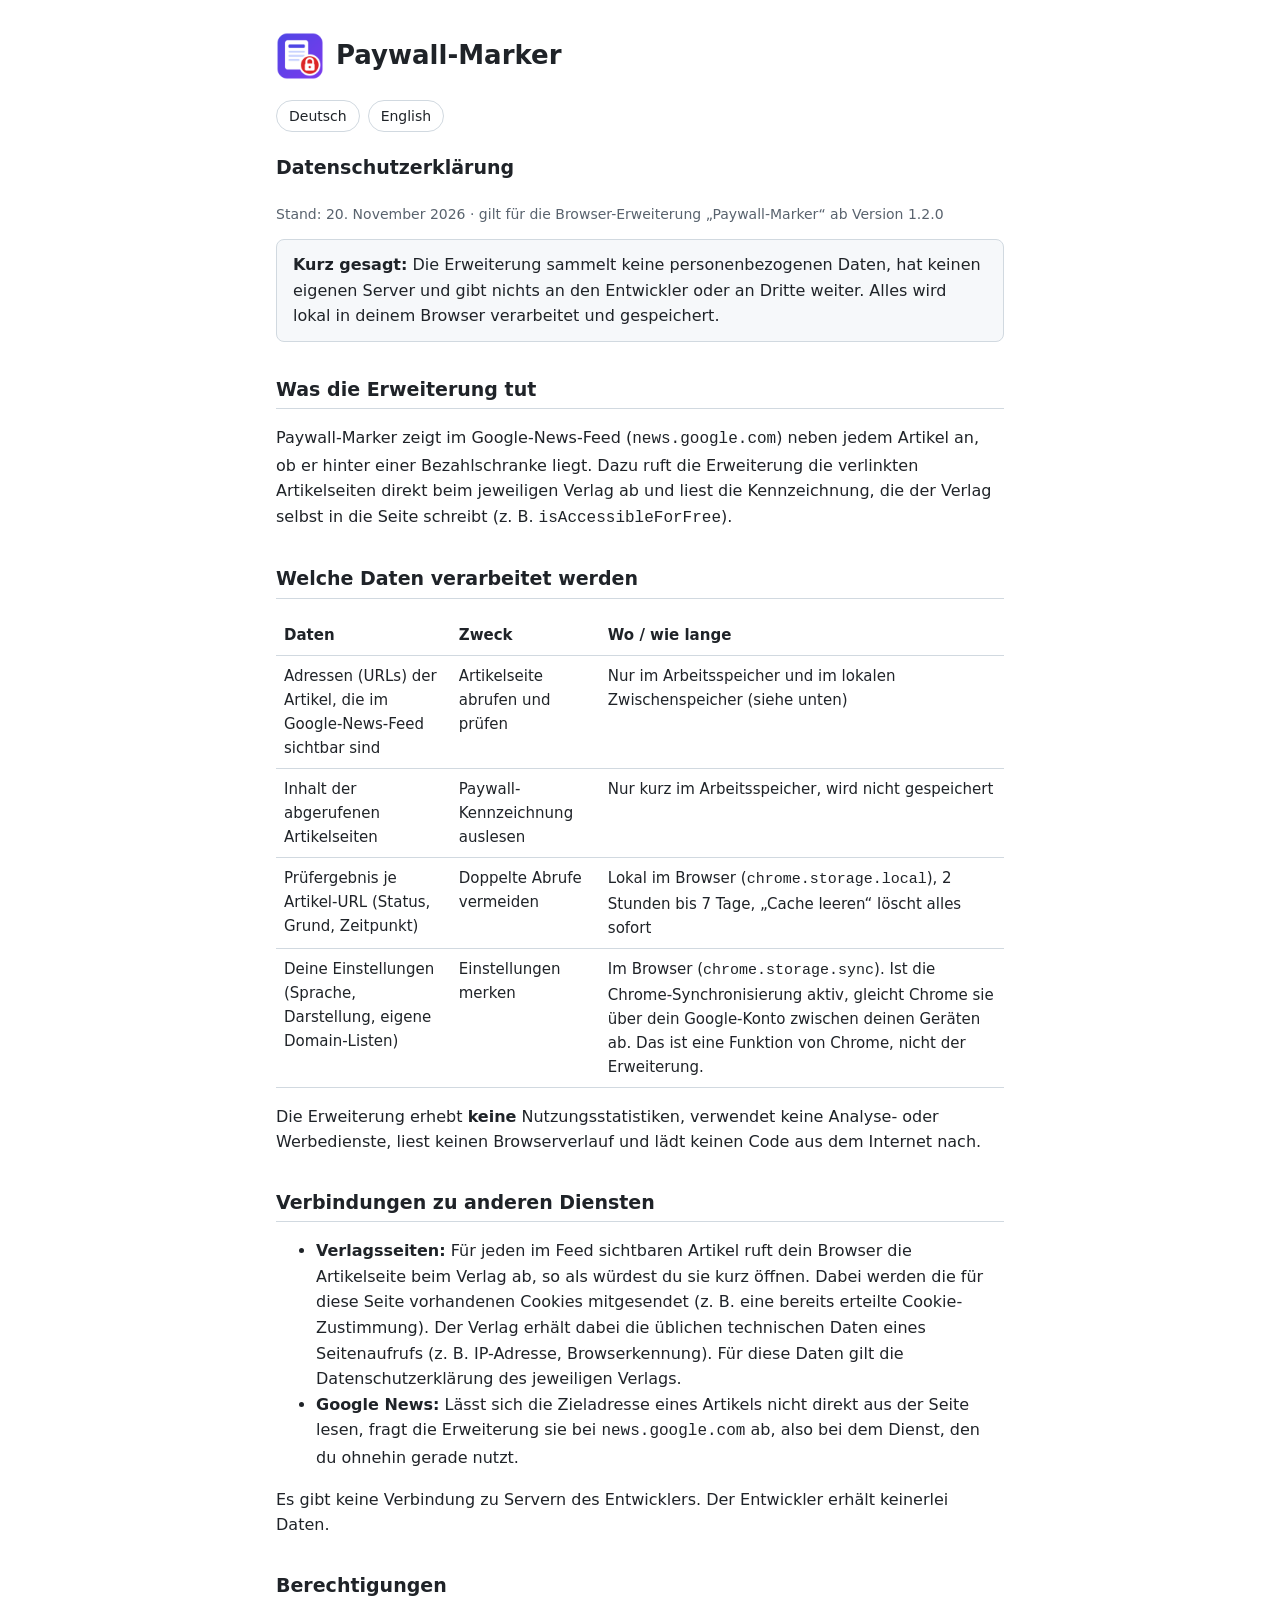
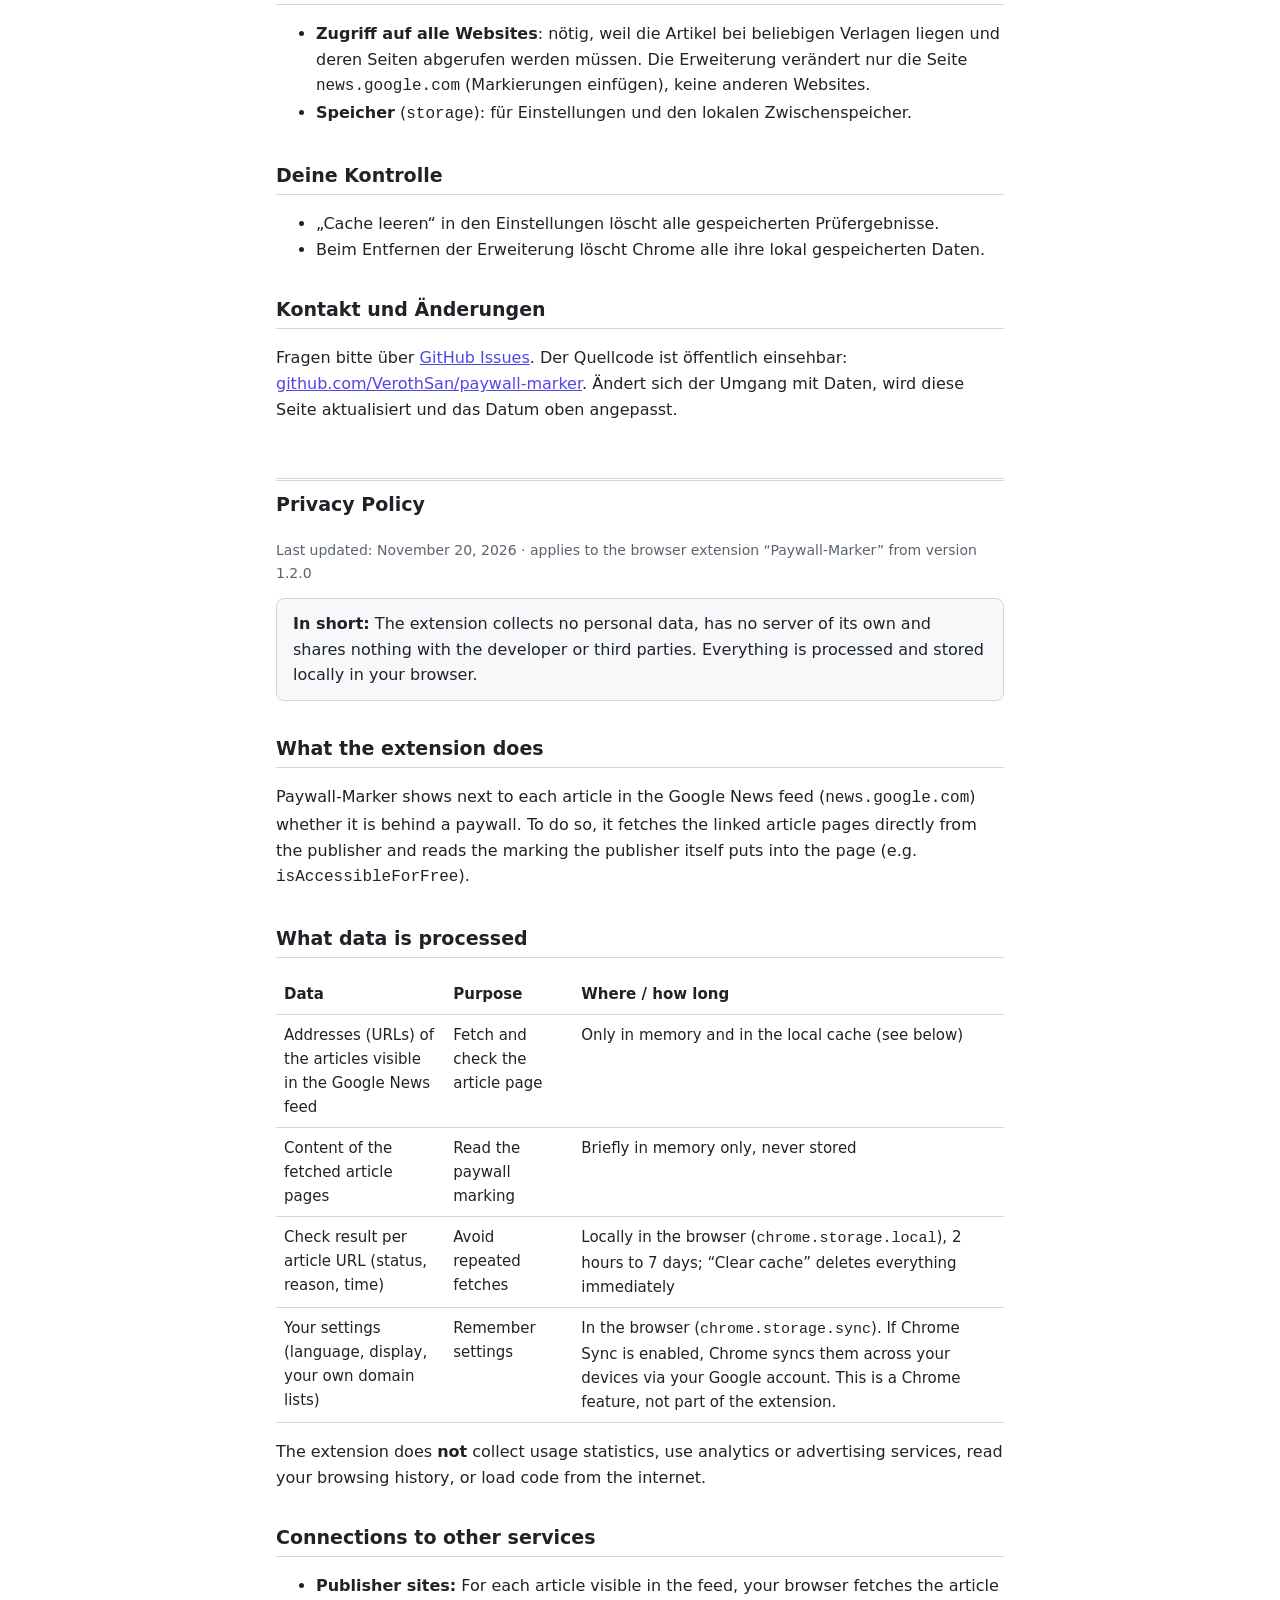
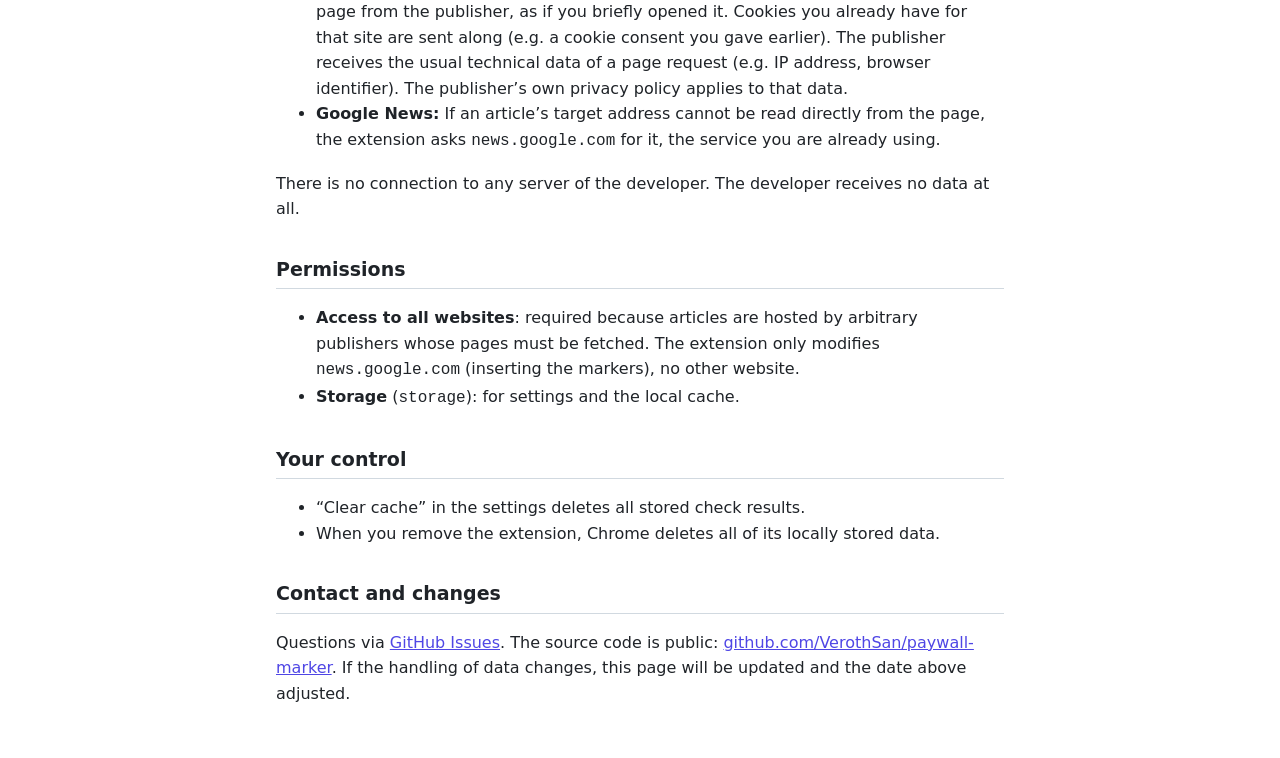
==== docs/privacy.html @ 7bbe454e "Icons, kürzerer Name, Projektseite und Datenschutzerklärung (GitHub Pages) - Icons 16/32/48/128 px, " ====
<!doctype html>
<html lang="de">
<head>
  <meta charset="utf-8">
  <meta name="viewport" content="width=device-width, initial-scale=1">
  <title>Paywall-Marker – Datenschutz / Privacy</title>
  <link rel="icon" href="icon-32.png">
  <style>
    :root { color-scheme: light dark; --fg:#1f2328; --muted:#59636e; --bg:#fff; --line:#d1d9e0; --accent:#4f46e5; --card:#f6f8fa; }
    @media (prefers-color-scheme: dark) { :root { --fg:#e6edf3; --muted:#9198a1; --bg:#0d1117; --line:#30363d; --accent:#a5b4fc; --card:#161b22; } }
    * { box-sizing: border-box; }
    body { margin: 0; font: 16px/1.6 system-ui, sans-serif; color: var(--fg); background: var(--bg); }
    main { max-width: 760px; margin: 0 auto; padding: 32px 16px 64px; }
    header { display: flex; align-items: center; gap: 12px; }
    header img { width: 48px; height: 48px; }
    h1 { font-size: 26px; margin: 0; }
    h2 { font-size: 19px; margin-top: 32px; border-bottom: 1px solid var(--line); padding-bottom: 4px; }
    .meta { color: var(--muted); font-size: 14px; }
    nav.lang { margin: 20px 0; display: flex; gap: 8px; }
    nav.lang a { padding: 4px 12px; border: 1px solid var(--line); border-radius: 999px; color: var(--fg); text-decoration: none; font-size: 14px; }
    nav.lang a:hover { border-color: var(--accent); }
    .tldr { background: var(--card); border: 1px solid var(--line); border-radius: 8px; padding: 12px 16px; }
    table { border-collapse: collapse; width: 100%; font-size: 15px; display: block; overflow-x: auto; }
    th, td { text-align: left; vertical-align: top; padding: 8px; border-bottom: 1px solid var(--line); }
    th { white-space: nowrap; }
    a { color: var(--accent); }
    section + section { margin-top: 56px; padding-top: 8px; border-top: 3px double var(--line); }
  </style>
</head>
<body>
<main>
  <header>
    <img src="icon-128.png" alt="">
    <h1>Paywall-Marker</h1>
  </header>
  <nav class="lang"><a href="#de" hreflang="de">Deutsch</a><a href="#en" hreflang="en">English</a></nav>

  <!-- ===================== DEUTSCH ===================== -->
  <section id="de" lang="de">
    <h2 style="border:0;margin-top:0">Datenschutzerklärung</h2>
    <p class="meta">Stand: 20. November 2026 · gilt für die Browser-Erweiterung „Paywall-Marker“ ab Version 1.2.0</p>

    <div class="tldr"><strong>Kurz gesagt:</strong> Die Erweiterung sammelt keine personenbezogenen Daten, hat keinen eigenen Server und gibt nichts an den Entwickler oder an Dritte weiter. Alles wird lokal in deinem Browser verarbeitet und gespeichert.</div>

    <h2>Was die Erweiterung tut</h2>
    <p>Paywall-Marker zeigt im Google-News-Feed (<code>news.google.com</code>) neben jedem Artikel an, ob er hinter einer Bezahlschranke liegt. Dazu ruft die Erweiterung die verlinkten Artikelseiten direkt beim jeweiligen Verlag ab und liest die Kennzeichnung, die der Verlag selbst in die Seite schreibt (z. B. <code>isAccessibleForFree</code>).</p>

    <h2>Welche Daten verarbeitet werden</h2>
    <table>
      <tr><th>Daten</th><th>Zweck</th><th>Wo / wie lange</th></tr>
      <tr><td>Adressen (URLs) der Artikel, die im Google-News-Feed sichtbar sind</td><td>Artikelseite abrufen und prüfen</td><td>Nur im Arbeitsspeicher und im lokalen Zwischenspeicher (siehe unten)</td></tr>
      <tr><td>Inhalt der abgerufenen Artikelseiten</td><td>Paywall-Kennzeichnung auslesen</td><td>Nur kurz im Arbeitsspeicher, wird nicht gespeichert</td></tr>
      <tr><td>Prüfergebnis je Artikel-URL (Status, Grund, Zeitpunkt)</td><td>Doppelte Abrufe vermeiden</td><td>Lokal im Browser (<code>chrome.storage.local</code>), 2 Stunden bis 7 Tage, „Cache leeren“ löscht alles sofort</td></tr>
      <tr><td>Deine Einstellungen (Sprache, Darstellung, eigene Domain-Listen)</td><td>Einstellungen merken</td><td>Im Browser (<code>chrome.storage.sync</code>). Ist die Chrome-Synchronisierung aktiv, gleicht Chrome sie über dein Google-Konto zwischen deinen Geräten ab. Das ist eine Funktion von Chrome, nicht der Erweiterung.</td></tr>
    </table>
    <p>Die Erweiterung erhebt <strong>keine</strong> Nutzungsstatistiken, verwendet keine Analyse- oder Werbedienste, liest keinen Browserverlauf und lädt keinen Code aus dem Internet nach.</p>

    <h2>Verbindungen zu anderen Diensten</h2>
    <ul>
      <li><strong>Verlagsseiten:</strong> Für jeden im Feed sichtbaren Artikel ruft dein Browser die Artikelseite beim Verlag ab, so als würdest du sie kurz öffnen. Dabei werden die für diese Seite vorhandenen Cookies mitgesendet (z. B. eine bereits erteilte Cookie-Zustimmung). Der Verlag erhält dabei die üblichen technischen Daten eines Seitenaufrufs (z. B. IP-Adresse, Browserkennung). Für diese Daten gilt die Datenschutzerklärung des jeweiligen Verlags.</li>
      <li><strong>Google News:</strong> Lässt sich die Zieladresse eines Artikels nicht direkt aus der Seite lesen, fragt die Erweiterung sie bei <code>news.google.com</code> ab, also bei dem Dienst, den du ohnehin gerade nutzt.</li>
    </ul>
    <p>Es gibt keine Verbindung zu Servern des Entwicklers. Der Entwickler erhält keinerlei Daten.</p>

    <h2>Berechtigungen</h2>
    <ul>
      <li><strong>Zugriff auf alle Websites</strong>: nötig, weil die Artikel bei beliebigen Verlagen liegen und deren Seiten abgerufen werden müssen. Die Erweiterung verändert nur die Seite <code>news.google.com</code> (Markierungen einfügen), keine anderen Websites.</li>
      <li><strong>Speicher</strong> (<code>storage</code>): für Einstellungen und den lokalen Zwischenspeicher.</li>
    </ul>

    <h2>Deine Kontrolle</h2>
    <ul>
      <li>„Cache leeren“ in den Einstellungen löscht alle gespeicherten Prüfergebnisse.</li>
      <li>Beim Entfernen der Erweiterung löscht Chrome alle ihre lokal gespeicherten Daten.</li>
    </ul>

    <h2>Kontakt und Änderungen</h2>
    <p>Fragen bitte über <a href="https://github.com/VerothSan/paywall-marker/issues">GitHub Issues</a>. Der Quellcode ist öffentlich einsehbar: <a href="https://github.com/VerothSan/paywall-marker">github.com/VerothSan/paywall-marker</a>. Ändert sich der Umgang mit Daten, wird diese Seite aktualisiert und das Datum oben angepasst.</p>
  </section>

  <!-- ===================== ENGLISH ===================== -->
  <section id="en" lang="en">
    <h2 style="border:0;margin-top:0">Privacy Policy</h2>
    <p class="meta">Last updated: November 20, 2026 · applies to the browser extension “Paywall-Marker” from version 1.2.0</p>

    <div class="tldr"><strong>In short:</strong> The extension collects no personal data, has no server of its own and shares nothing with the developer or third parties. Everything is processed and stored locally in your browser.</div>

    <h2>What the extension does</h2>
    <p>Paywall-Marker shows next to each article in the Google News feed (<code>news.google.com</code>) whether it is behind a paywall. To do so, it fetches the linked article pages directly from the publisher and reads the marking the publisher itself puts into the page (e.g. <code>isAccessibleForFree</code>).</p>

    <h2>What data is processed</h2>
    <table>
      <tr><th>Data</th><th>Purpose</th><th>Where / how long</th></tr>
      <tr><td>Addresses (URLs) of the articles visible in the Google News feed</td><td>Fetch and check the article page</td><td>Only in memory and in the local cache (see below)</td></tr>
      <tr><td>Content of the fetched article pages</td><td>Read the paywall marking</td><td>Briefly in memory only, never stored</td></tr>
      <tr><td>Check result per article URL (status, reason, time)</td><td>Avoid repeated fetches</td><td>Locally in the browser (<code>chrome.storage.local</code>), 2 hours to 7 days; “Clear cache” deletes everything immediately</td></tr>
      <tr><td>Your settings (language, display, your own domain lists)</td><td>Remember settings</td><td>In the browser (<code>chrome.storage.sync</code>). If Chrome Sync is enabled, Chrome syncs them across your devices via your Google account. This is a Chrome feature, not part of the extension.</td></tr>
    </table>
    <p>The extension does <strong>not</strong> collect usage statistics, use analytics or advertising services, read your browsing history, or load code from the internet.</p>

    <h2>Connections to other services</h2>
    <ul>
      <li><strong>Publisher sites:</strong> For each article visible in the feed, your browser fetches the article page from the publisher, as if you briefly opened it. Cookies you already have for that site are sent along (e.g. a cookie consent you gave earlier). The publisher receives the usual technical data of a page request (e.g. IP address, browser identifier). The publisher’s own privacy policy applies to that data.</li>
      <li><strong>Google News:</strong> If an article’s target address cannot be read directly from the page, the extension asks <code>news.google.com</code> for it, the service you are already using.</li>
    </ul>
    <p>There is no connection to any server of the developer. The developer receives no data at all.</p>

    <h2>Permissions</h2>
    <ul>
      <li><strong>Access to all websites</strong>: required because articles are hosted by arbitrary publishers whose pages must be fetched. The extension only modifies <code>news.google.com</code> (inserting the markers), no other website.</li>
      <li><strong>Storage</strong> (<code>storage</code>): for settings and the local cache.</li>
    </ul>

    <h2>Your control</h2>
    <ul>
      <li>“Clear cache” in the settings deletes all stored check results.</li>
      <li>When you remove the extension, Chrome deletes all of its locally stored data.</li>
    </ul>

    <h2>Contact and changes</h2>
    <p>Questions via <a href="https://github.com/VerothSan/paywall-marker/issues">GitHub Issues</a>. The source code is public: <a href="https://github.com/VerothSan/paywall-marker">github.com/VerothSan/paywall-marker</a>. If the handling of data changes, this page will be updated and the date above adjusted.</p>
  </section>
</main>
</body>
</html>
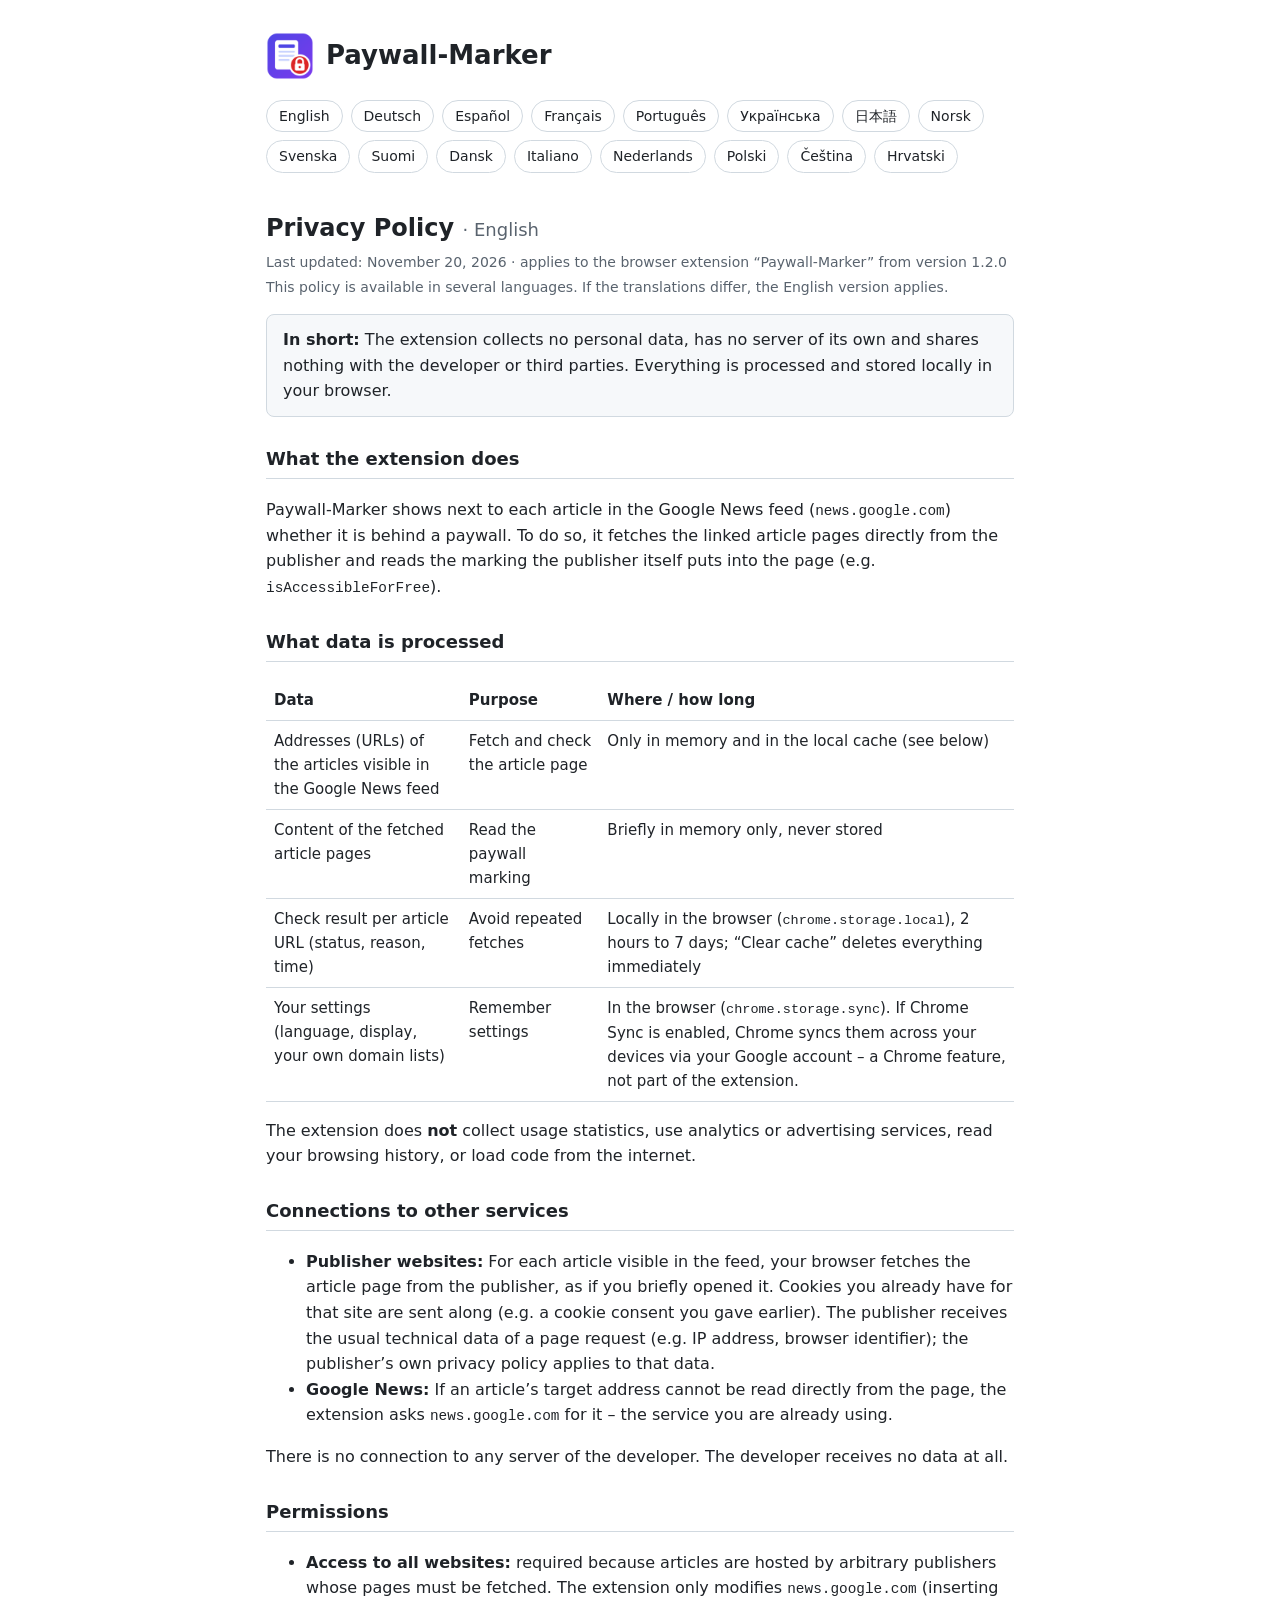
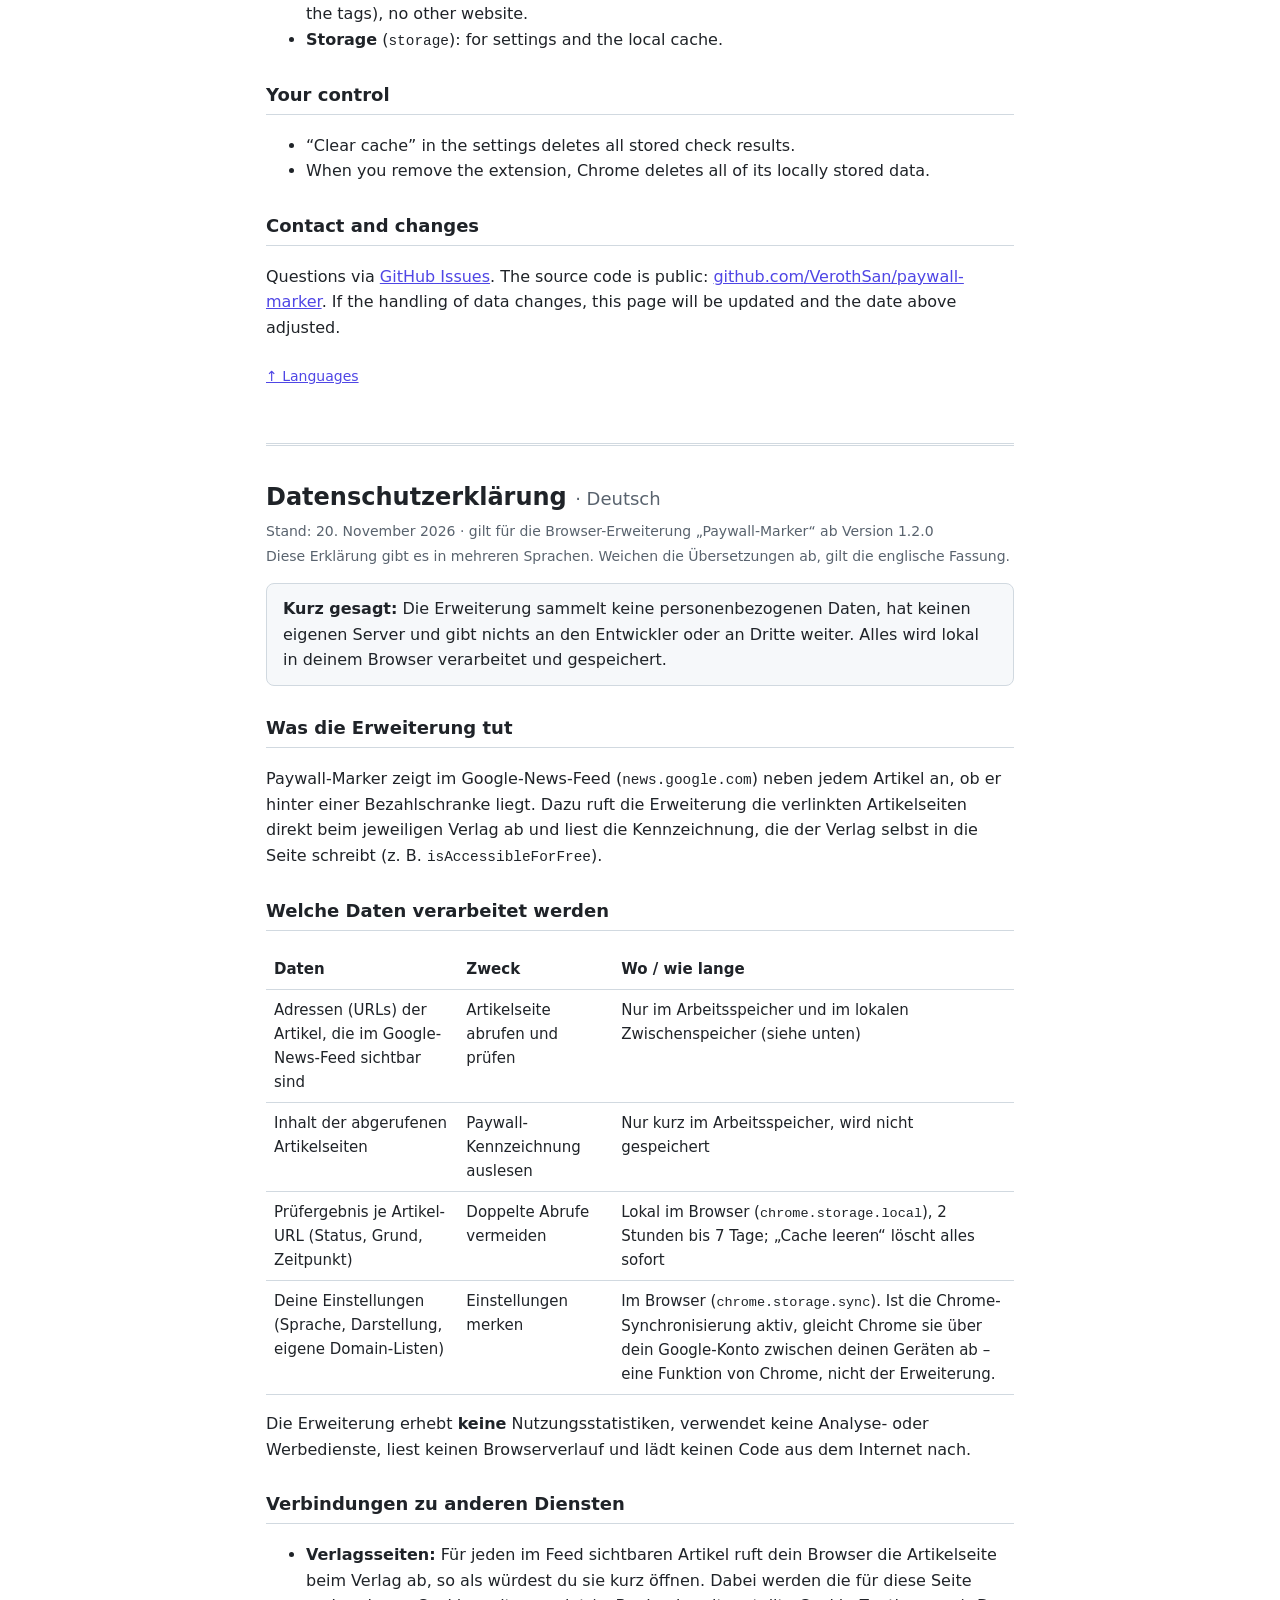
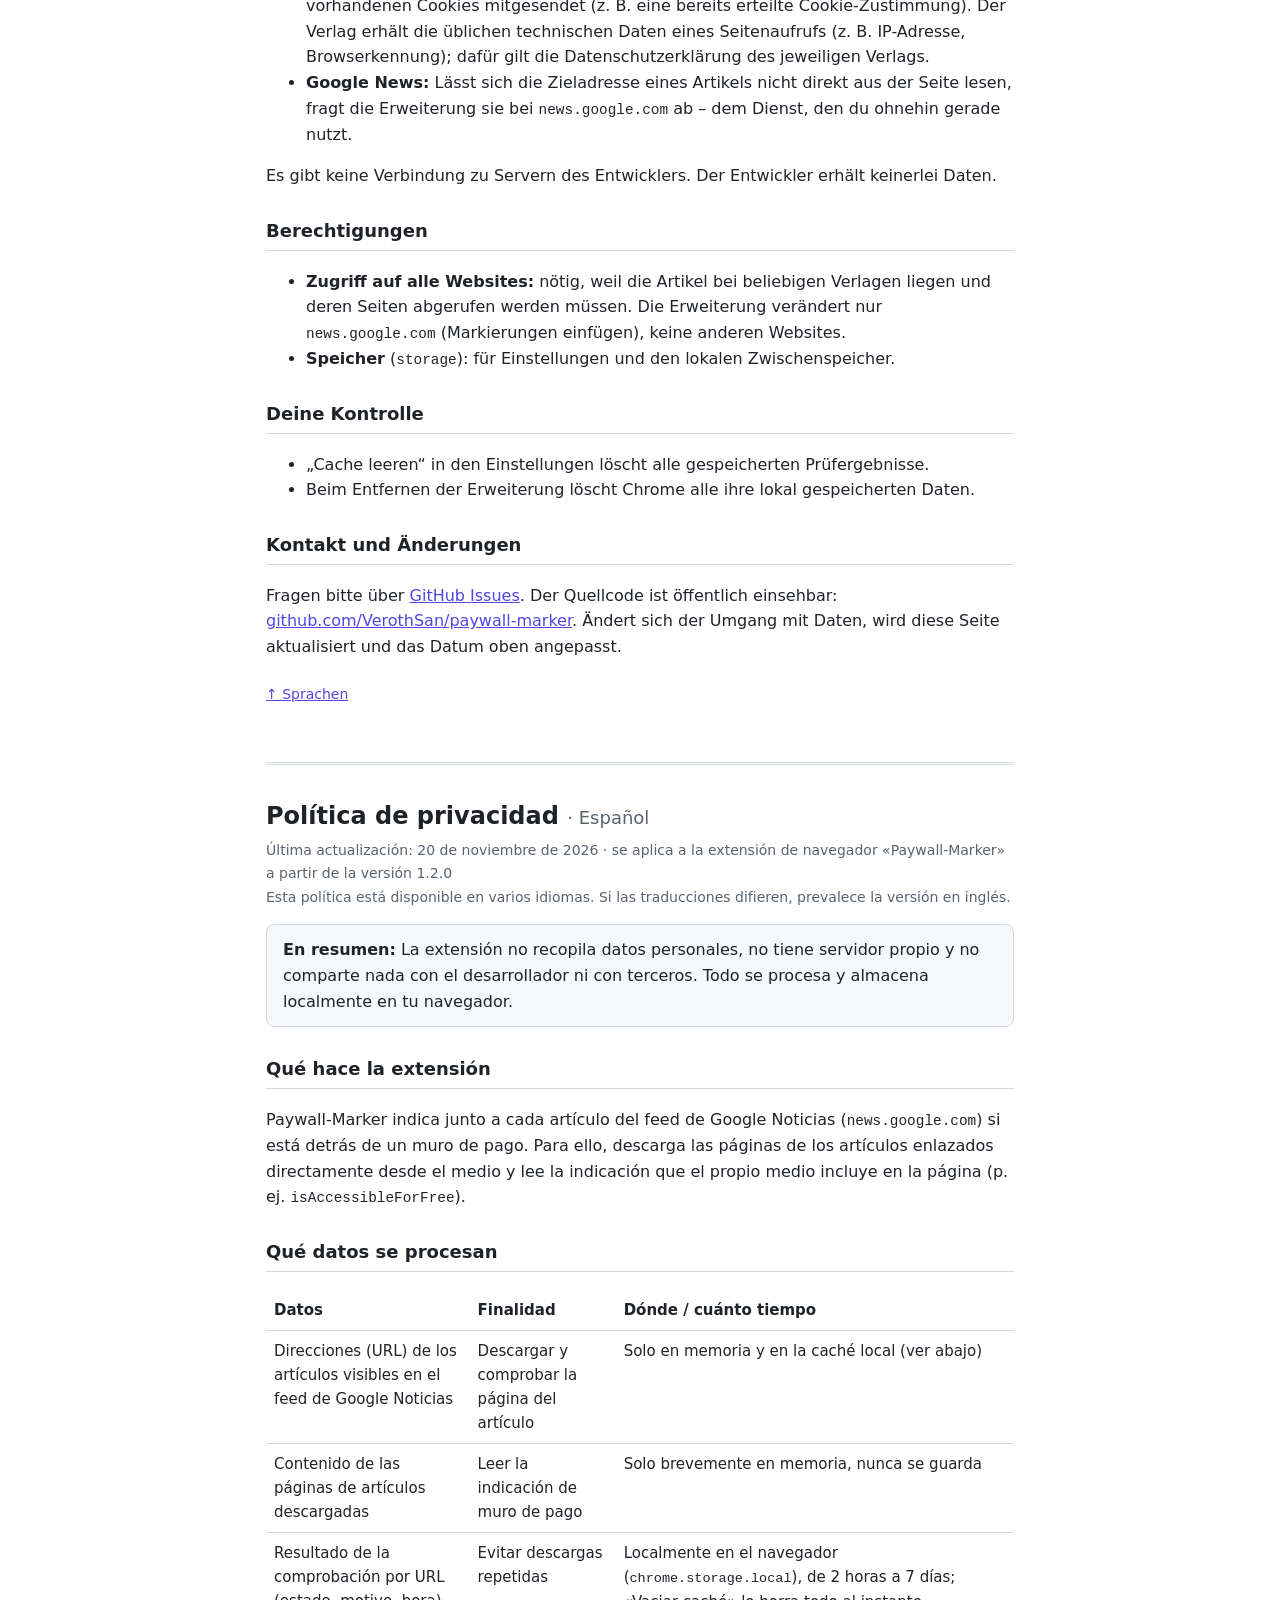
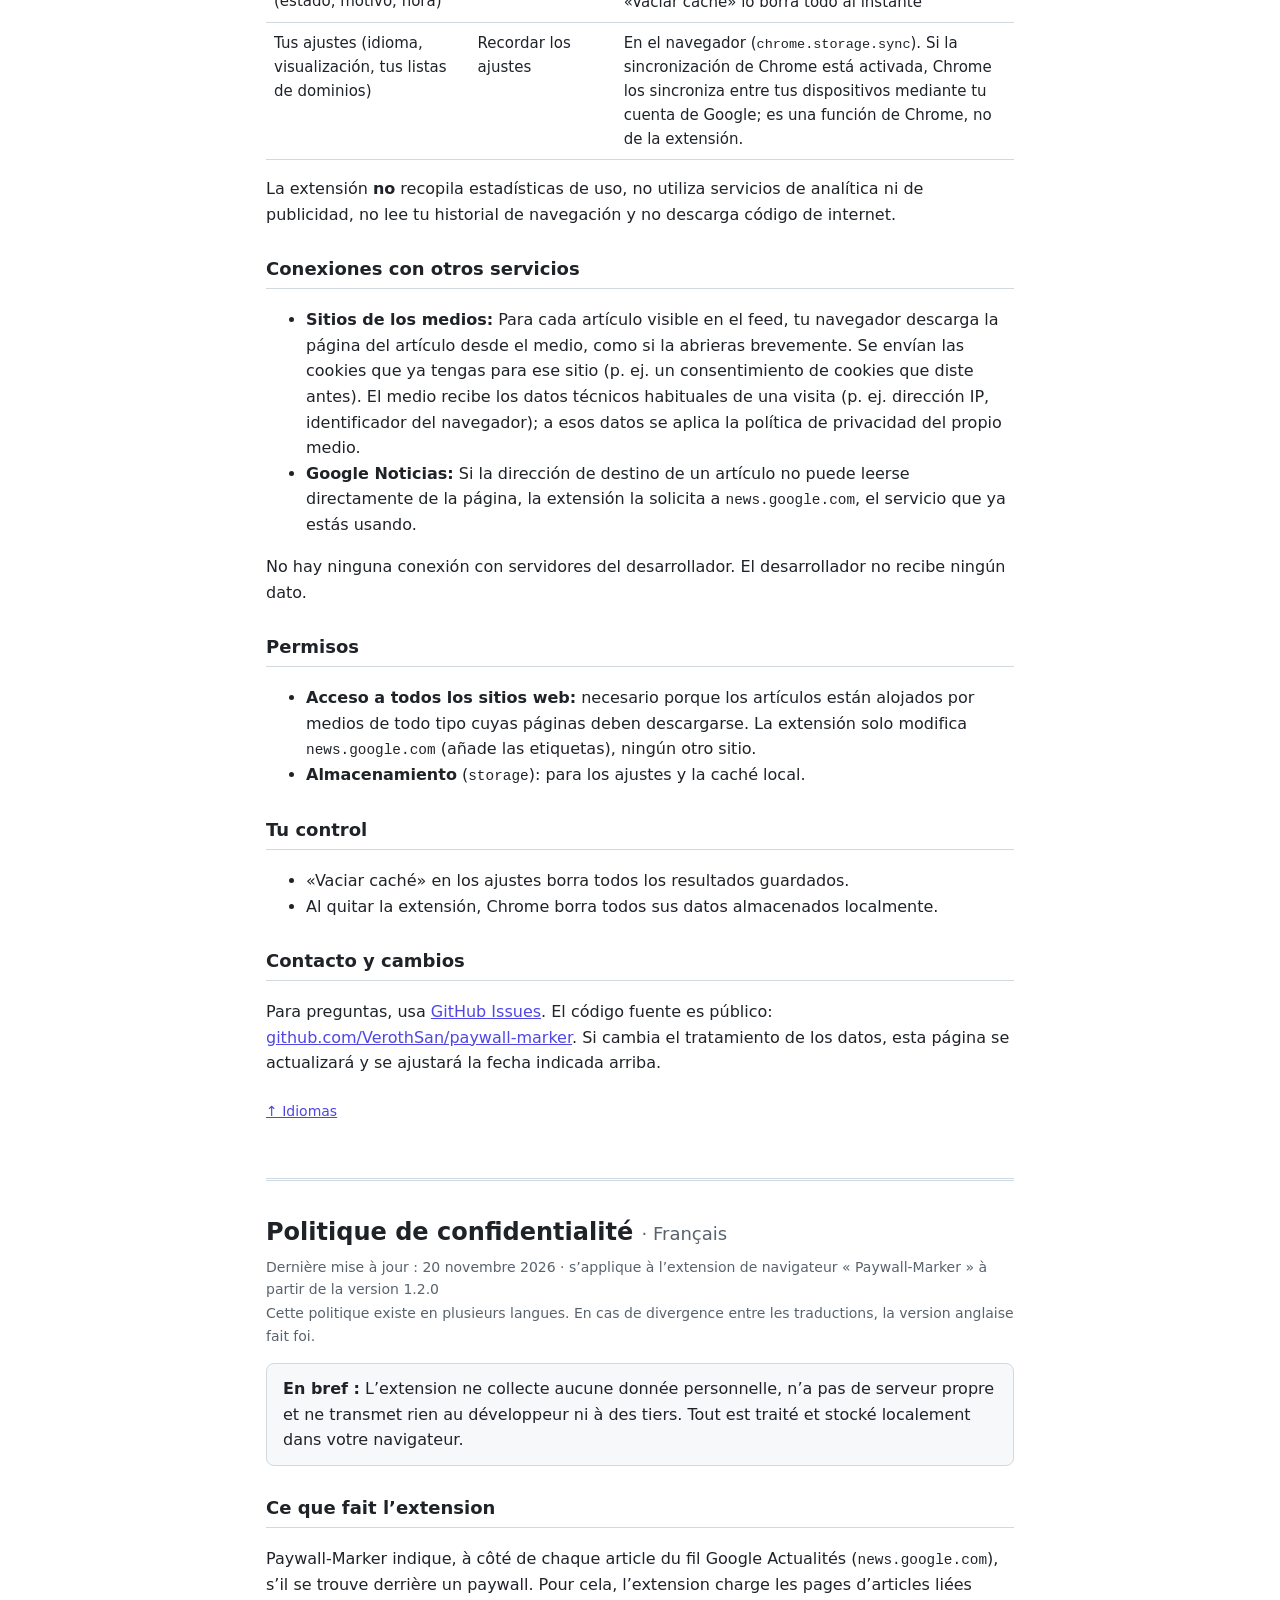
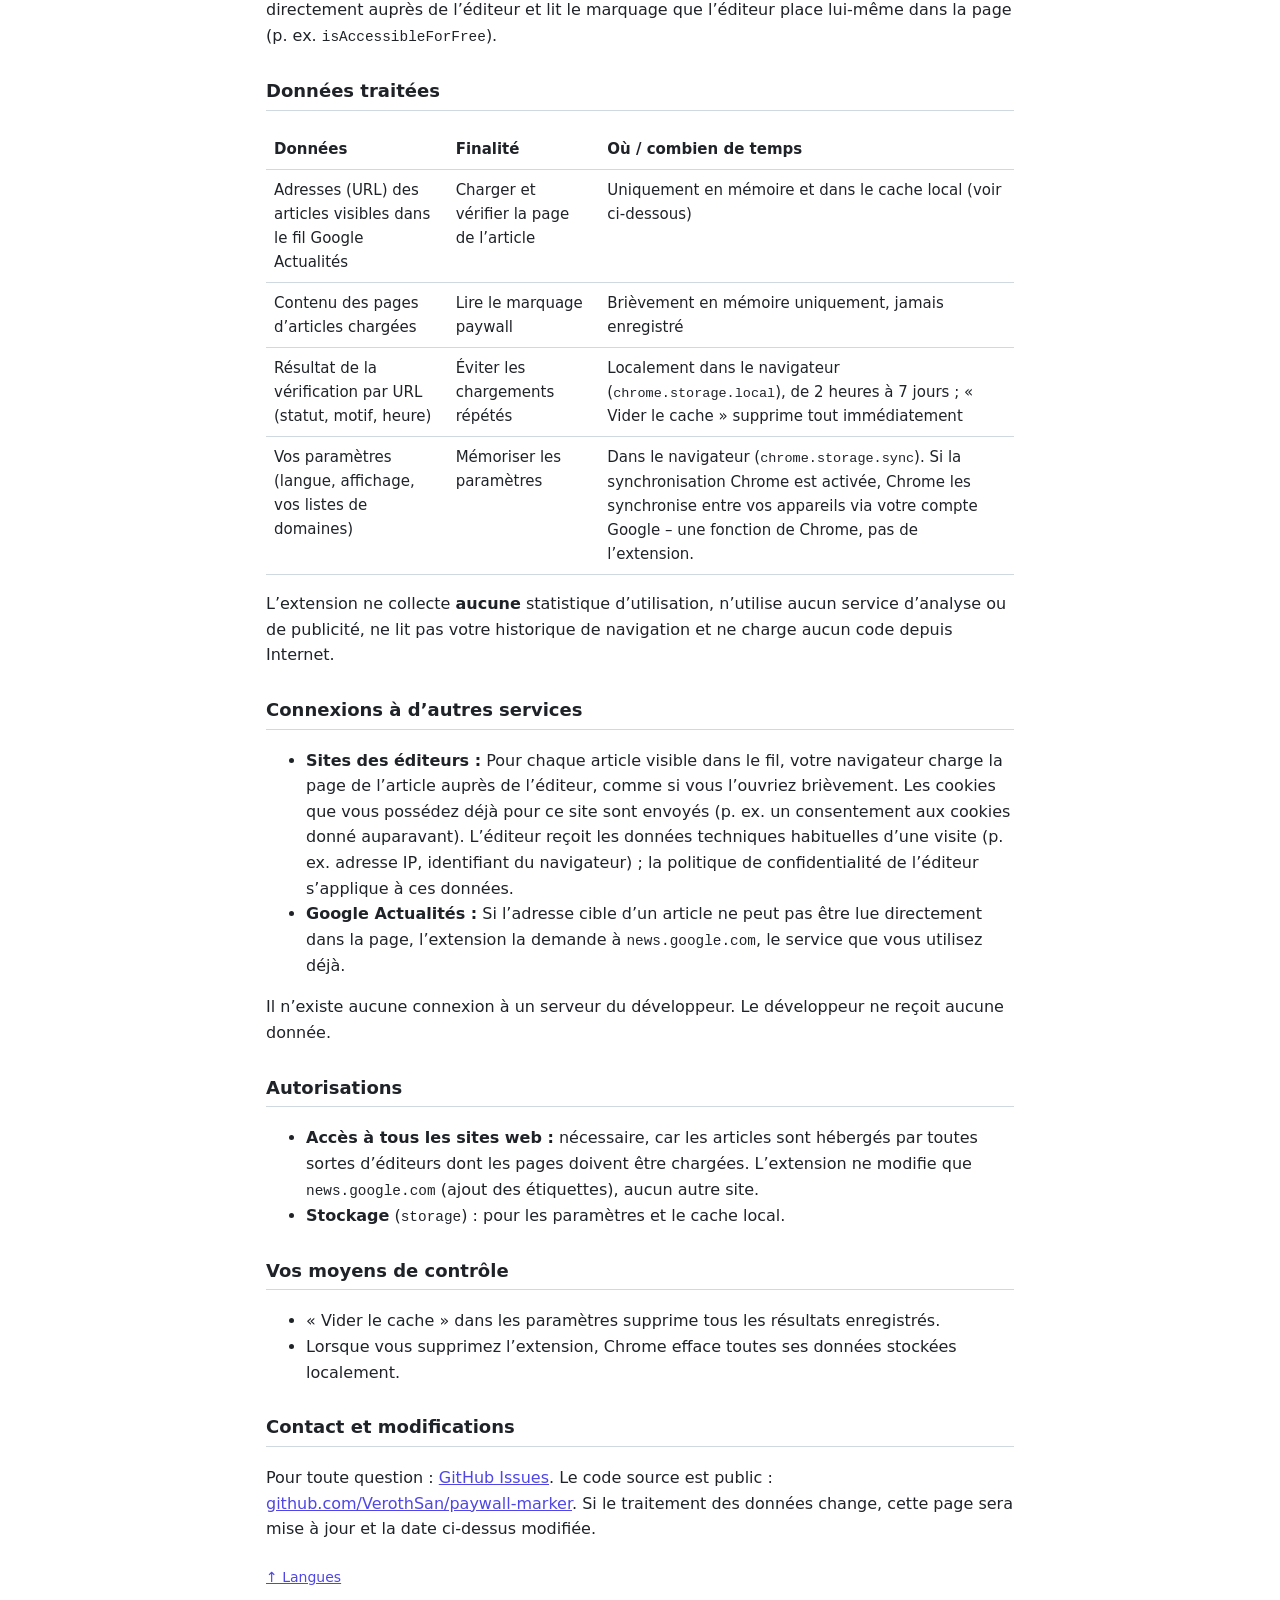
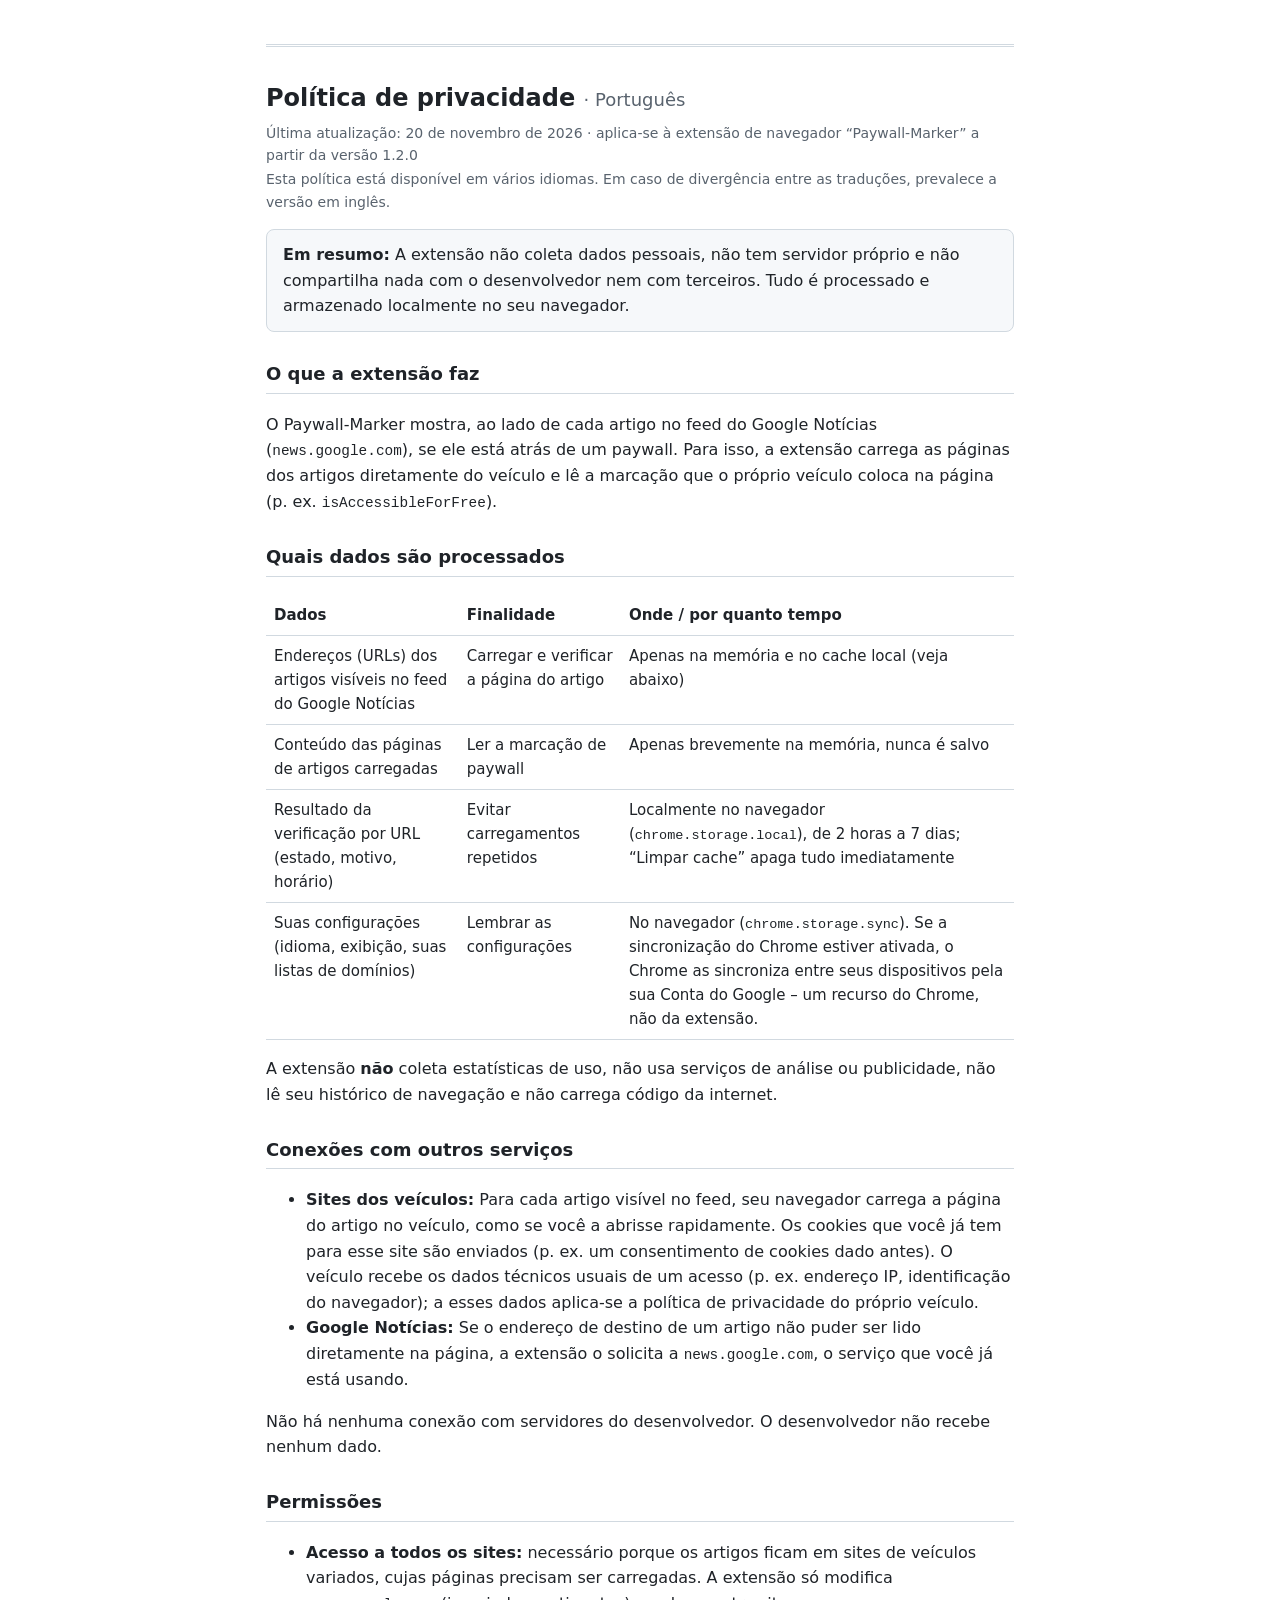
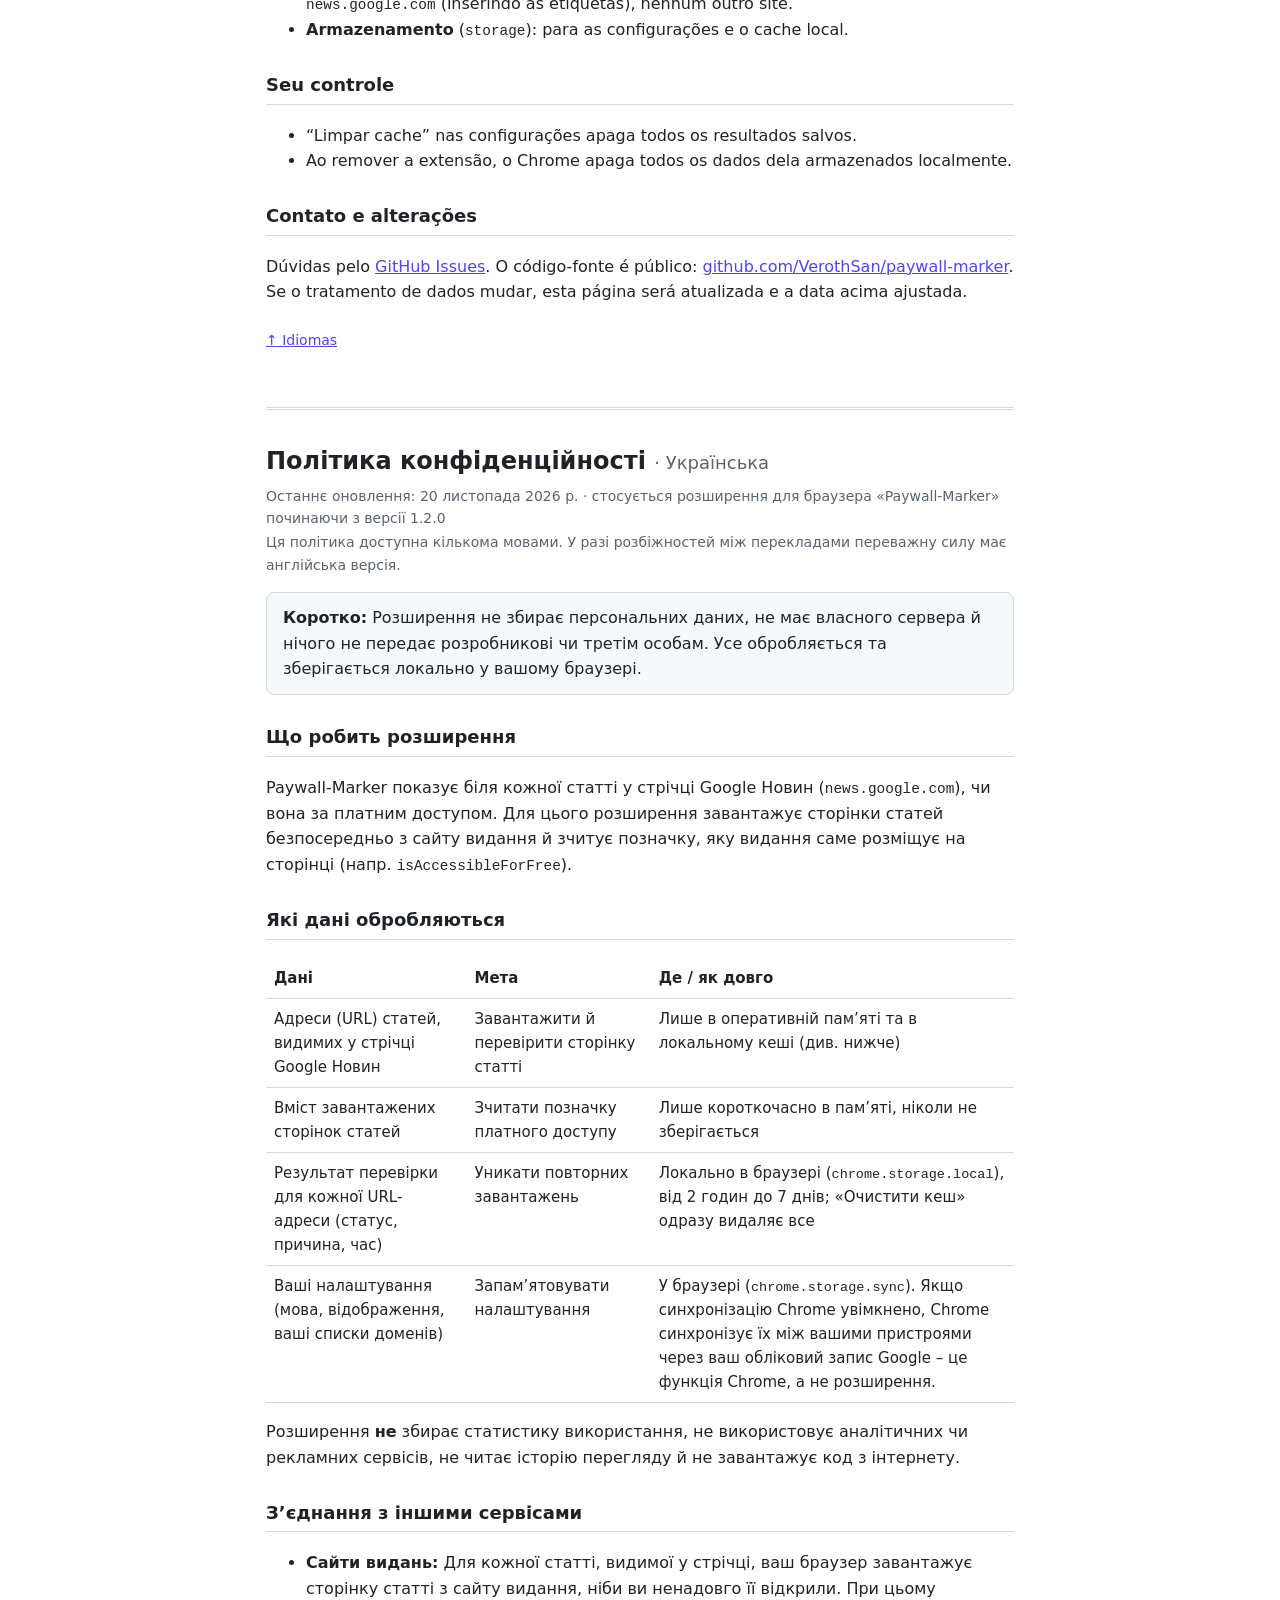
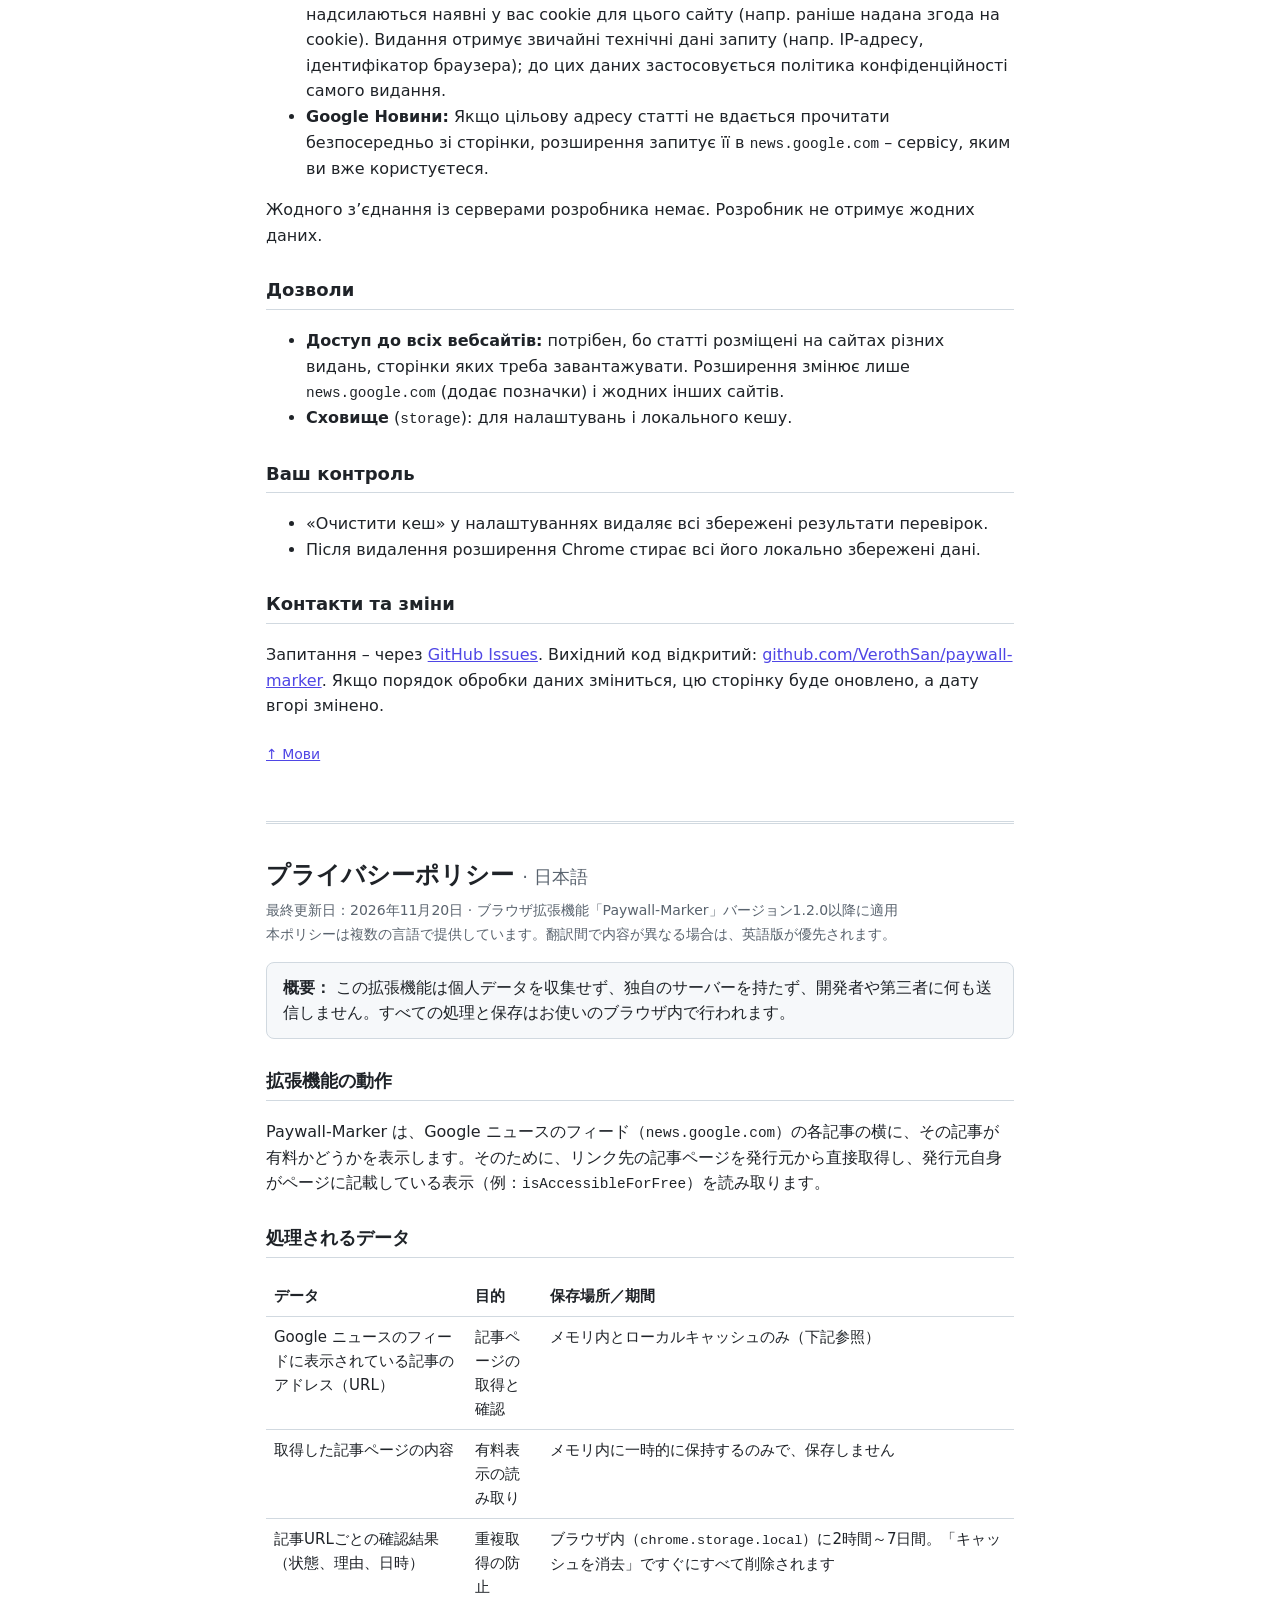
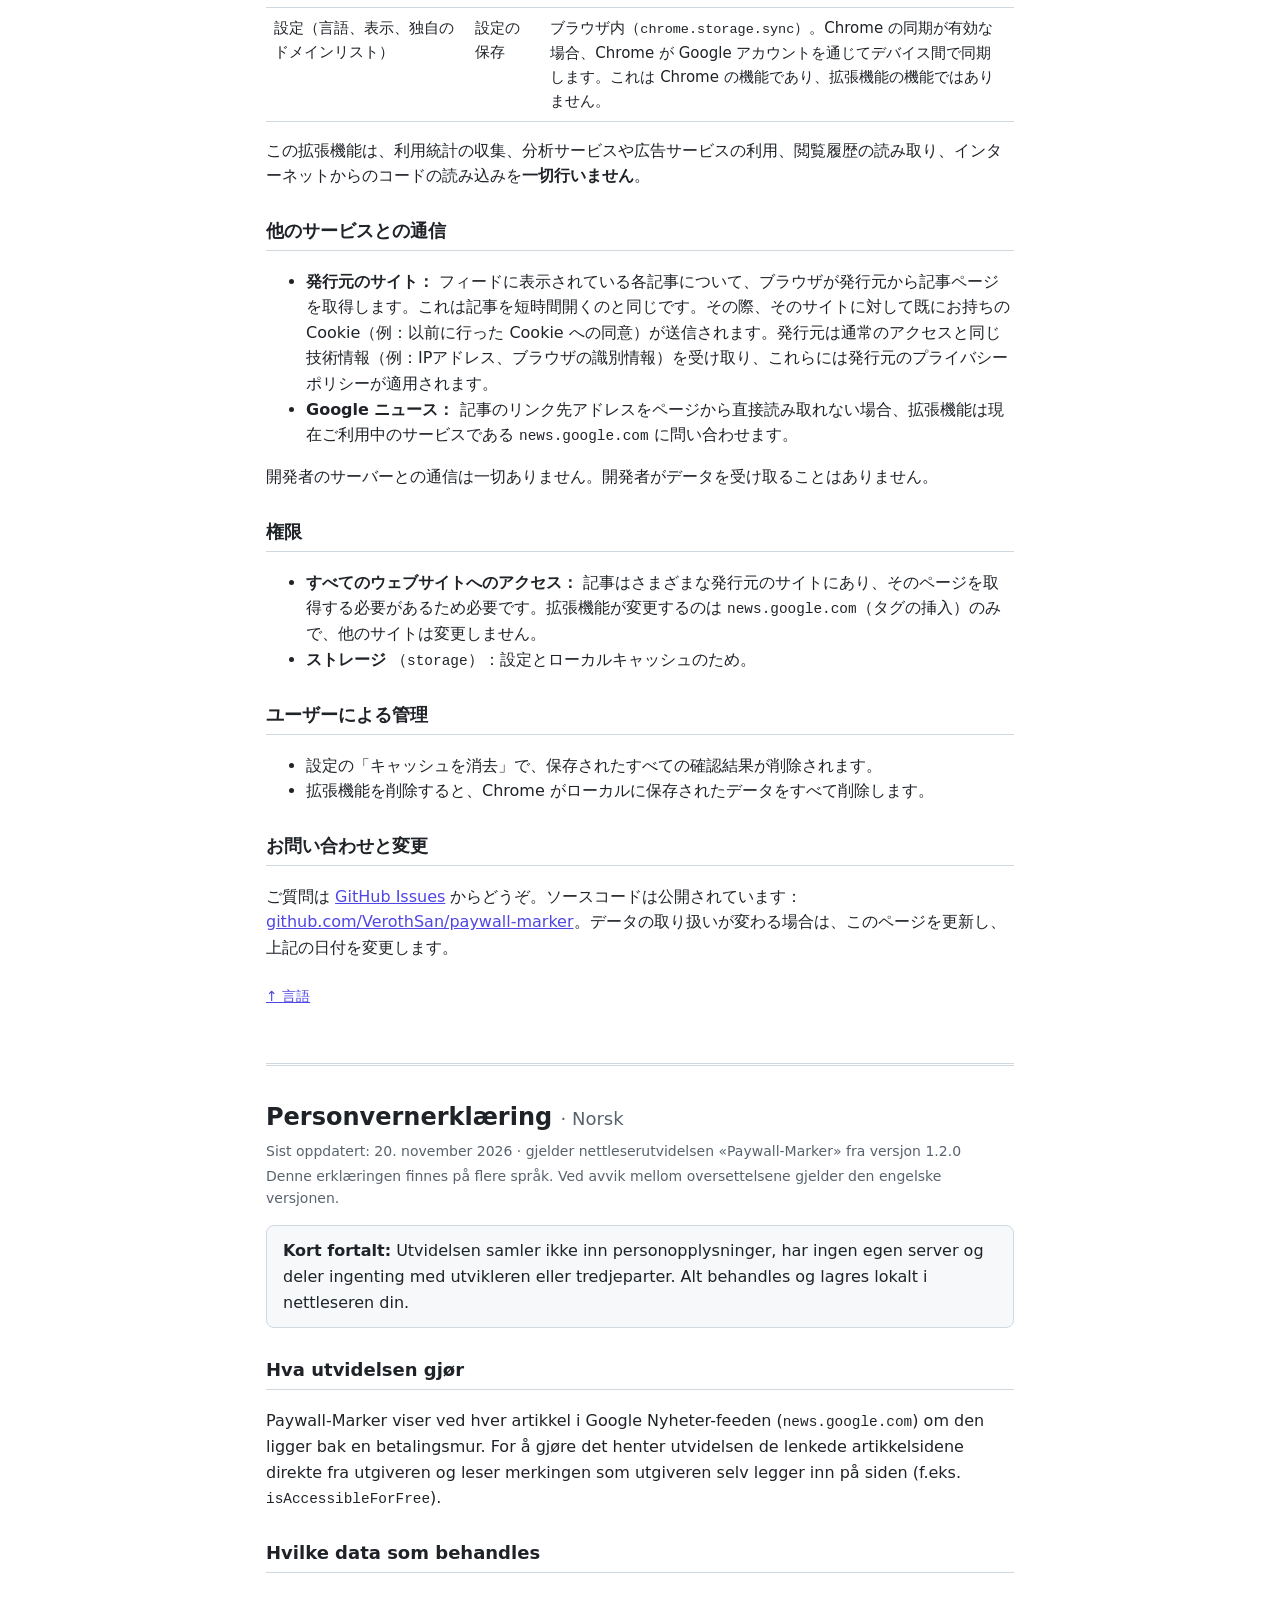
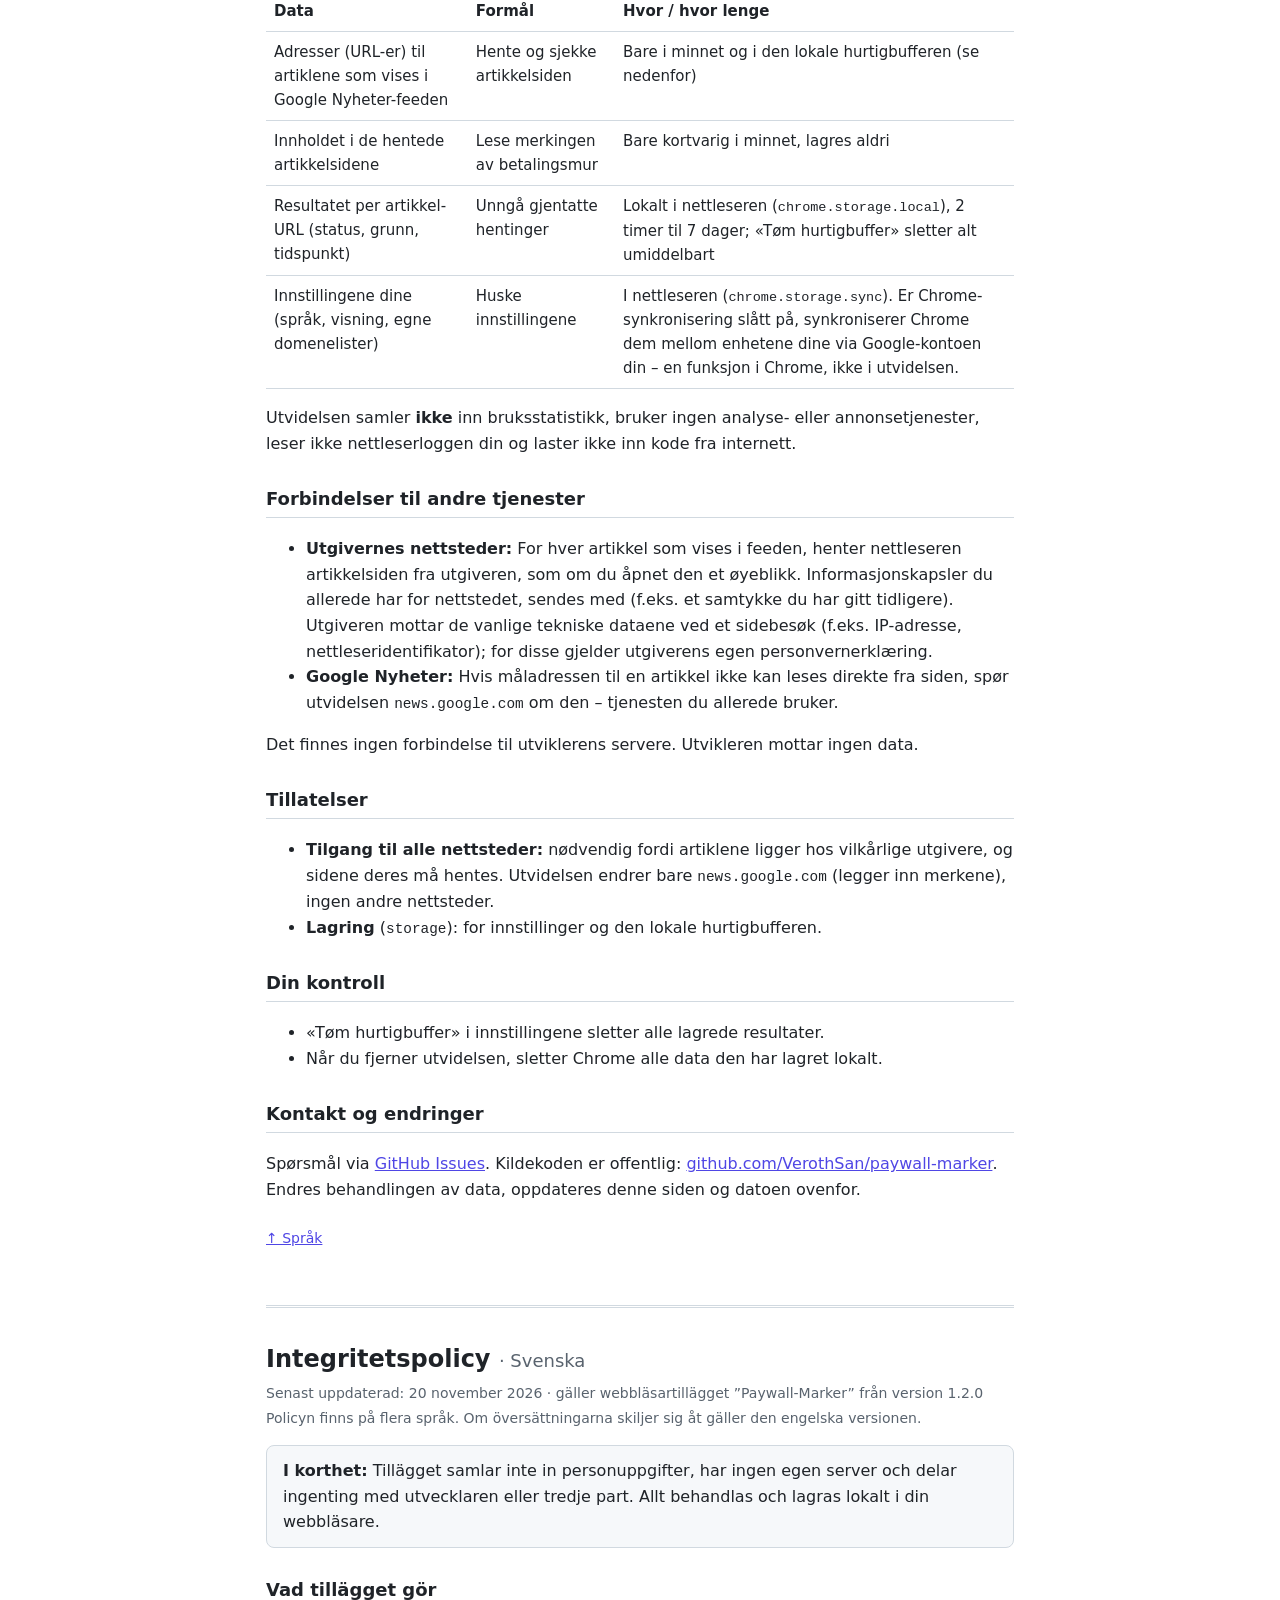
==== commit 1d2dfa1e: "English README, privacy policy in all 16 languages - .github/README.md: project description in Engli" ====
--- a/docs/privacy.html
+++ b/docs/privacy.html
@@ -1,30 +1,39 @@
 <!doctype html>
-<html lang="de">
+<html lang="en">
 <head>
   <meta charset="utf-8">
   <meta name="viewport" content="width=device-width, initial-scale=1">
-  <title>Paywall-Marker – Datenschutz / Privacy</title>
+  <title>Paywall-Marker – Privacy Policy</title>
+  <meta name="description" content="Privacy policy of the Paywall-Marker browser extension, in 16 languages.">
   <link rel="icon" href="icon-32.png">
+  <!-- Generiert von store/privacy.py – Änderungen bitte dort vornehmen. -->
   <style>
     :root { color-scheme: light dark; --fg:#1f2328; --muted:#59636e; --bg:#fff; --line:#d1d9e0; --accent:#4f46e5; --card:#f6f8fa; }
     @media (prefers-color-scheme: dark) { :root { --fg:#e6edf3; --muted:#9198a1; --bg:#0d1117; --line:#30363d; --accent:#a5b4fc; --card:#161b22; } }
     * { box-sizing: border-box; }
+    html { scroll-behavior: smooth; }
+    @media (prefers-reduced-motion: reduce) { html { scroll-behavior: auto; } }
     body { margin: 0; font: 16px/1.6 system-ui, sans-serif; color: var(--fg); background: var(--bg); }
-    main { max-width: 760px; margin: 0 auto; padding: 32px 16px 64px; }
+    main { max-width: 780px; margin: 0 auto; padding: 32px 16px 64px; }
     header { display: flex; align-items: center; gap: 12px; }
     header img { width: 48px; height: 48px; }
     h1 { font-size: 26px; margin: 0; }
-    h2 { font-size: 19px; margin-top: 32px; border-bottom: 1px solid var(--line); padding-bottom: 4px; }
-    .meta { color: var(--muted); font-size: 14px; }
-    nav.lang { margin: 20px 0; display: flex; gap: 8px; }
+    h2.title { font-size: 24px; margin: 0 0 4px; }
+    .langname { color: var(--muted); font-weight: 400; font-size: 18px; }
+    h3 { font-size: 18px; margin-top: 28px; border-bottom: 1px solid var(--line); padding-bottom: 4px; }
+    .meta { color: var(--muted); font-size: 14px; margin: 2px 0; }
+    nav.lang { margin: 20px 0 36px; display: flex; flex-wrap: wrap; gap: 8px; }
     nav.lang a { padding: 4px 12px; border: 1px solid var(--line); border-radius: 999px; color: var(--fg); text-decoration: none; font-size: 14px; }
-    nav.lang a:hover { border-color: var(--accent); }
-    .tldr { background: var(--card); border: 1px solid var(--line); border-radius: 8px; padding: 12px 16px; }
-    table { border-collapse: collapse; width: 100%; font-size: 15px; display: block; overflow-x: auto; }
+    nav.lang a:hover, nav.lang a:focus-visible { border-color: var(--accent); color: var(--accent); }
+    .tldr { background: var(--card); border: 1px solid var(--line); border-radius: 8px; padding: 12px 16px; margin-top: 16px; }
+    .table { overflow-x: auto; }
+    table { border-collapse: collapse; width: 100%; font-size: 15px; }
     th, td { text-align: left; vertical-align: top; padding: 8px; border-bottom: 1px solid var(--line); }
-    th { white-space: nowrap; }
     a { color: var(--accent); }
-    section + section { margin-top: 56px; padding-top: 8px; border-top: 3px double var(--line); }
+    code { font-size: .9em; overflow-wrap: anywhere; }
+    section { scroll-margin-top: 16px; }
+    section + section { margin-top: 56px; padding-top: 32px; border-top: 3px double var(--line); }
+    .top { font-size: 14px; margin-top: 24px; }
   </style>
 </head>
 <body>
@@ -33,92 +42,679 @@
     <img src="icon-128.png" alt="">
     <h1>Paywall-Marker</h1>
   </header>
-  <nav class="lang"><a href="#de" hreflang="de">Deutsch</a><a href="#en" hreflang="en">English</a></nav>
-
-  <!-- ===================== DEUTSCH ===================== -->
+  <nav class="lang" id="langs" aria-label="Languages"><a href="#en" hreflang="en" lang="en">English</a><a href="#de" hreflang="de" lang="de">Deutsch</a><a href="#es" hreflang="es" lang="es">Español</a><a href="#fr" hreflang="fr" lang="fr">Français</a><a href="#pt" hreflang="pt" lang="pt">Português</a><a href="#uk" hreflang="uk" lang="uk">Українська</a><a href="#ja" hreflang="ja" lang="ja">日本語</a><a href="#no" hreflang="no" lang="no">Norsk</a><a href="#sv" hreflang="sv" lang="sv">Svenska</a><a href="#fi" hreflang="fi" lang="fi">Suomi</a><a href="#da" hreflang="da" lang="da">Dansk</a><a href="#it" hreflang="it" lang="it">Italiano</a><a href="#nl" hreflang="nl" lang="nl">Nederlands</a><a href="#pl" hreflang="pl" lang="pl">Polski</a><a href="#cs" hreflang="cs" lang="cs">Čeština</a><a href="#hr" hreflang="hr" lang="hr">Hrvatski</a></nav>
+
+  <section id="en" lang="en">
+    <h2 class="title">Privacy Policy <span class="langname">· English</span></h2>
+    <p class="meta">Last updated: November 20, 2026 · applies to the browser extension “Paywall-Marker” from version 1.2.0</p>
+    <p class="meta">This policy is available in several languages. If the translations differ, the English version applies.</p>
+    <div class="tldr"><strong>In short:</strong> The extension collects no personal data, has no server of its own and shares nothing with the developer or third parties. Everything is processed and stored locally in your browser.</div>
+
+    <h3>What the extension does</h3>
+    <p>Paywall-Marker shows next to each article in the Google News feed (<code>news.google.com</code>) whether it is behind a paywall. To do so, it fetches the linked article pages directly from the publisher and reads the marking the publisher itself puts into the page (e.g. <code>isAccessibleForFree</code>).</p>
+
+    <h3>What data is processed</h3>
+    <div class="table"><table>
+        <tr><th>Data</th><th>Purpose</th><th>Where / how long</th></tr>
+        <tr><td>Addresses (URLs) of the articles visible in the Google News feed</td><td>Fetch and check the article page</td><td>Only in memory and in the local cache (see below)</td></tr>
+        <tr><td>Content of the fetched article pages</td><td>Read the paywall marking</td><td>Briefly in memory only, never stored</td></tr>
+        <tr><td>Check result per article URL (status, reason, time)</td><td>Avoid repeated fetches</td><td>Locally in the browser (<code>chrome.storage.local</code>), 2 hours to 7 days; “Clear cache” deletes everything immediately</td></tr>
+        <tr><td>Your settings (language, display, your own domain lists)</td><td>Remember settings</td><td>In the browser (<code>chrome.storage.sync</code>). If Chrome Sync is enabled, Chrome syncs them across your devices via your Google account – a Chrome feature, not part of the extension.</td></tr>
+    </table></div>
+    <p>The extension does <strong>not</strong> collect usage statistics, use analytics or advertising services, read your browsing history, or load code from the internet.</p>
+
+    <h3>Connections to other services</h3>
+    <ul>
+      <li><strong>Publisher websites:</strong> For each article visible in the feed, your browser fetches the article page from the publisher, as if you briefly opened it. Cookies you already have for that site are sent along (e.g. a cookie consent you gave earlier). The publisher receives the usual technical data of a page request (e.g. IP address, browser identifier); the publisher’s own privacy policy applies to that data.</li>
+      <li><strong>Google News:</strong> If an article’s target address cannot be read directly from the page, the extension asks <code>news.google.com</code> for it – the service you are already using.</li>
+    </ul>
+    <p>There is no connection to any server of the developer. The developer receives no data at all.</p>
+
+    <h3>Permissions</h3>
+    <ul>
+      <li><strong>Access to all websites:</strong> required because articles are hosted by arbitrary publishers whose pages must be fetched. The extension only modifies <code>news.google.com</code> (inserting the tags), no other website.</li>
+      <li><strong>Storage</strong> (<code>storage</code>): for settings and the local cache.</li>
+    </ul>
+
+    <h3>Your control</h3>
+    <ul>
+      <li>“Clear cache” in the settings deletes all stored check results.</li>
+      <li>When you remove the extension, Chrome deletes all of its locally stored data.</li>
+    </ul>
+
+    <h3>Contact and changes</h3>
+    <p>Questions via <a href="https://github.com/VerothSan/paywall-marker/issues">GitHub Issues</a>. The source code is public: <a href="https://github.com/VerothSan/paywall-marker">github.com/VerothSan/paywall-marker</a>. If the handling of data changes, this page will be updated and the date above adjusted.</p>
+    <p class="top"><a href="#langs">↑ Languages</a></p>
+  </section>
   <section id="de" lang="de">
-    <h2 style="border:0;margin-top:0">Datenschutzerklärung</h2>
+    <h2 class="title">Datenschutzerklärung <span class="langname">· Deutsch</span></h2>
     <p class="meta">Stand: 20. November 2026 · gilt für die Browser-Erweiterung „Paywall-Marker“ ab Version 1.2.0</p>
-
+    <p class="meta">Diese Erklärung gibt es in mehreren Sprachen. Weichen die Übersetzungen ab, gilt die englische Fassung.</p>
     <div class="tldr"><strong>Kurz gesagt:</strong> Die Erweiterung sammelt keine personenbezogenen Daten, hat keinen eigenen Server und gibt nichts an den Entwickler oder an Dritte weiter. Alles wird lokal in deinem Browser verarbeitet und gespeichert.</div>
 
-    <h2>Was die Erweiterung tut</h2>
+    <h3>Was die Erweiterung tut</h3>
     <p>Paywall-Marker zeigt im Google-News-Feed (<code>news.google.com</code>) neben jedem Artikel an, ob er hinter einer Bezahlschranke liegt. Dazu ruft die Erweiterung die verlinkten Artikelseiten direkt beim jeweiligen Verlag ab und liest die Kennzeichnung, die der Verlag selbst in die Seite schreibt (z. B. <code>isAccessibleForFree</code>).</p>
 
-    <h2>Welche Daten verarbeitet werden</h2>
-    <table>
-      <tr><th>Daten</th><th>Zweck</th><th>Wo / wie lange</th></tr>
-      <tr><td>Adressen (URLs) der Artikel, die im Google-News-Feed sichtbar sind</td><td>Artikelseite abrufen und prüfen</td><td>Nur im Arbeitsspeicher und im lokalen Zwischenspeicher (siehe unten)</td></tr>
-      <tr><td>Inhalt der abgerufenen Artikelseiten</td><td>Paywall-Kennzeichnung auslesen</td><td>Nur kurz im Arbeitsspeicher, wird nicht gespeichert</td></tr>
-      <tr><td>Prüfergebnis je Artikel-URL (Status, Grund, Zeitpunkt)</td><td>Doppelte Abrufe vermeiden</td><td>Lokal im Browser (<code>chrome.storage.local</code>), 2 Stunden bis 7 Tage, „Cache leeren“ löscht alles sofort</td></tr>
-      <tr><td>Deine Einstellungen (Sprache, Darstellung, eigene Domain-Listen)</td><td>Einstellungen merken</td><td>Im Browser (<code>chrome.storage.sync</code>). Ist die Chrome-Synchronisierung aktiv, gleicht Chrome sie über dein Google-Konto zwischen deinen Geräten ab. Das ist eine Funktion von Chrome, nicht der Erweiterung.</td></tr>
-    </table>
+    <h3>Welche Daten verarbeitet werden</h3>
+    <div class="table"><table>
+        <tr><th>Daten</th><th>Zweck</th><th>Wo / wie lange</th></tr>
+        <tr><td>Adressen (URLs) der Artikel, die im Google-News-Feed sichtbar sind</td><td>Artikelseite abrufen und prüfen</td><td>Nur im Arbeitsspeicher und im lokalen Zwischenspeicher (siehe unten)</td></tr>
+        <tr><td>Inhalt der abgerufenen Artikelseiten</td><td>Paywall-Kennzeichnung auslesen</td><td>Nur kurz im Arbeitsspeicher, wird nicht gespeichert</td></tr>
+        <tr><td>Prüfergebnis je Artikel-URL (Status, Grund, Zeitpunkt)</td><td>Doppelte Abrufe vermeiden</td><td>Lokal im Browser (<code>chrome.storage.local</code>), 2 Stunden bis 7 Tage; „Cache leeren“ löscht alles sofort</td></tr>
+        <tr><td>Deine Einstellungen (Sprache, Darstellung, eigene Domain-Listen)</td><td>Einstellungen merken</td><td>Im Browser (<code>chrome.storage.sync</code>). Ist die Chrome-Synchronisierung aktiv, gleicht Chrome sie über dein Google-Konto zwischen deinen Geräten ab – eine Funktion von Chrome, nicht der Erweiterung.</td></tr>
+    </table></div>
     <p>Die Erweiterung erhebt <strong>keine</strong> Nutzungsstatistiken, verwendet keine Analyse- oder Werbedienste, liest keinen Browserverlauf und lädt keinen Code aus dem Internet nach.</p>
 
-    <h2>Verbindungen zu anderen Diensten</h2>
-    <ul>
-      <li><strong>Verlagsseiten:</strong> Für jeden im Feed sichtbaren Artikel ruft dein Browser die Artikelseite beim Verlag ab, so als würdest du sie kurz öffnen. Dabei werden die für diese Seite vorhandenen Cookies mitgesendet (z. B. eine bereits erteilte Cookie-Zustimmung). Der Verlag erhält dabei die üblichen technischen Daten eines Seitenaufrufs (z. B. IP-Adresse, Browserkennung). Für diese Daten gilt die Datenschutzerklärung des jeweiligen Verlags.</li>
-      <li><strong>Google News:</strong> Lässt sich die Zieladresse eines Artikels nicht direkt aus der Seite lesen, fragt die Erweiterung sie bei <code>news.google.com</code> ab, also bei dem Dienst, den du ohnehin gerade nutzt.</li>
+    <h3>Verbindungen zu anderen Diensten</h3>
+    <ul>
+      <li><strong>Verlagsseiten:</strong> Für jeden im Feed sichtbaren Artikel ruft dein Browser die Artikelseite beim Verlag ab, so als würdest du sie kurz öffnen. Dabei werden die für diese Seite vorhandenen Cookies mitgesendet (z. B. eine bereits erteilte Cookie-Zustimmung). Der Verlag erhält die üblichen technischen Daten eines Seitenaufrufs (z. B. IP-Adresse, Browserkennung); dafür gilt die Datenschutzerklärung des jeweiligen Verlags.</li>
+      <li><strong>Google News:</strong> Lässt sich die Zieladresse eines Artikels nicht direkt aus der Seite lesen, fragt die Erweiterung sie bei <code>news.google.com</code> ab – dem Dienst, den du ohnehin gerade nutzt.</li>
     </ul>
     <p>Es gibt keine Verbindung zu Servern des Entwicklers. Der Entwickler erhält keinerlei Daten.</p>
 
-    <h2>Berechtigungen</h2>
-    <ul>
-      <li><strong>Zugriff auf alle Websites</strong>: nötig, weil die Artikel bei beliebigen Verlagen liegen und deren Seiten abgerufen werden müssen. Die Erweiterung verändert nur die Seite <code>news.google.com</code> (Markierungen einfügen), keine anderen Websites.</li>
+    <h3>Berechtigungen</h3>
+    <ul>
+      <li><strong>Zugriff auf alle Websites:</strong> nötig, weil die Artikel bei beliebigen Verlagen liegen und deren Seiten abgerufen werden müssen. Die Erweiterung verändert nur <code>news.google.com</code> (Markierungen einfügen), keine anderen Websites.</li>
       <li><strong>Speicher</strong> (<code>storage</code>): für Einstellungen und den lokalen Zwischenspeicher.</li>
     </ul>
 
-    <h2>Deine Kontrolle</h2>
+    <h3>Deine Kontrolle</h3>
     <ul>
       <li>„Cache leeren“ in den Einstellungen löscht alle gespeicherten Prüfergebnisse.</li>
       <li>Beim Entfernen der Erweiterung löscht Chrome alle ihre lokal gespeicherten Daten.</li>
     </ul>
 
-    <h2>Kontakt und Änderungen</h2>
+    <h3>Kontakt und Änderungen</h3>
     <p>Fragen bitte über <a href="https://github.com/VerothSan/paywall-marker/issues">GitHub Issues</a>. Der Quellcode ist öffentlich einsehbar: <a href="https://github.com/VerothSan/paywall-marker">github.com/VerothSan/paywall-marker</a>. Ändert sich der Umgang mit Daten, wird diese Seite aktualisiert und das Datum oben angepasst.</p>
-  </section>
-
-  <!-- ===================== ENGLISH ===================== -->
-  <section id="en" lang="en">
-    <h2 style="border:0;margin-top:0">Privacy Policy</h2>
-    <p class="meta">Last updated: November 20, 2026 · applies to the browser extension “Paywall-Marker” from version 1.2.0</p>
-
-    <div class="tldr"><strong>In short:</strong> The extension collects no personal data, has no server of its own and shares nothing with the developer or third parties. Everything is processed and stored locally in your browser.</div>
-
-    <h2>What the extension does</h2>
-    <p>Paywall-Marker shows next to each article in the Google News feed (<code>news.google.com</code>) whether it is behind a paywall. To do so, it fetches the linked article pages directly from the publisher and reads the marking the publisher itself puts into the page (e.g. <code>isAccessibleForFree</code>).</p>
-
-    <h2>What data is processed</h2>
-    <table>
-      <tr><th>Data</th><th>Purpose</th><th>Where / how long</th></tr>
-      <tr><td>Addresses (URLs) of the articles visible in the Google News feed</td><td>Fetch and check the article page</td><td>Only in memory and in the local cache (see below)</td></tr>
-      <tr><td>Content of the fetched article pages</td><td>Read the paywall marking</td><td>Briefly in memory only, never stored</td></tr>
-      <tr><td>Check result per article URL (status, reason, time)</td><td>Avoid repeated fetches</td><td>Locally in the browser (<code>chrome.storage.local</code>), 2 hours to 7 days; “Clear cache” deletes everything immediately</td></tr>
-      <tr><td>Your settings (language, display, your own domain lists)</td><td>Remember settings</td><td>In the browser (<code>chrome.storage.sync</code>). If Chrome Sync is enabled, Chrome syncs them across your devices via your Google account. This is a Chrome feature, not part of the extension.</td></tr>
-    </table>
-    <p>The extension does <strong>not</strong> collect usage statistics, use analytics or advertising services, read your browsing history, or load code from the internet.</p>
-
-    <h2>Connections to other services</h2>
-    <ul>
-      <li><strong>Publisher sites:</strong> For each article visible in the feed, your browser fetches the article page from the publisher, as if you briefly opened it. Cookies you already have for that site are sent along (e.g. a cookie consent you gave earlier). The publisher receives the usual technical data of a page request (e.g. IP address, browser identifier). The publisher’s own privacy policy applies to that data.</li>
-      <li><strong>Google News:</strong> If an article’s target address cannot be read directly from the page, the extension asks <code>news.google.com</code> for it, the service you are already using.</li>
-    </ul>
-    <p>There is no connection to any server of the developer. The developer receives no data at all.</p>
-
-    <h2>Permissions</h2>
-    <ul>
-      <li><strong>Access to all websites</strong>: required because articles are hosted by arbitrary publishers whose pages must be fetched. The extension only modifies <code>news.google.com</code> (inserting the markers), no other website.</li>
-      <li><strong>Storage</strong> (<code>storage</code>): for settings and the local cache.</li>
-    </ul>
-
-    <h2>Your control</h2>
-    <ul>
-      <li>“Clear cache” in the settings deletes all stored check results.</li>
-      <li>When you remove the extension, Chrome deletes all of its locally stored data.</li>
-    </ul>
-
-    <h2>Contact and changes</h2>
-    <p>Questions via <a href="https://github.com/VerothSan/paywall-marker/issues">GitHub Issues</a>. The source code is public: <a href="https://github.com/VerothSan/paywall-marker">github.com/VerothSan/paywall-marker</a>. If the handling of data changes, this page will be updated and the date above adjusted.</p>
+    <p class="top"><a href="#langs">↑ Sprachen</a></p>
+  </section>
+  <section id="es" lang="es">
+    <h2 class="title">Política de privacidad <span class="langname">· Español</span></h2>
+    <p class="meta">Última actualización: 20 de noviembre de 2026 · se aplica a la extensión de navegador «Paywall-Marker» a partir de la versión 1.2.0</p>
+    <p class="meta">Esta política está disponible en varios idiomas. Si las traducciones difieren, prevalece la versión en inglés.</p>
+    <div class="tldr"><strong>En resumen:</strong> La extensión no recopila datos personales, no tiene servidor propio y no comparte nada con el desarrollador ni con terceros. Todo se procesa y almacena localmente en tu navegador.</div>
+
+    <h3>Qué hace la extensión</h3>
+    <p>Paywall-Marker indica junto a cada artículo del feed de Google Noticias (<code>news.google.com</code>) si está detrás de un muro de pago. Para ello, descarga las páginas de los artículos enlazados directamente desde el medio y lee la indicación que el propio medio incluye en la página (p. ej. <code>isAccessibleForFree</code>).</p>
+
+    <h3>Qué datos se procesan</h3>
+    <div class="table"><table>
+        <tr><th>Datos</th><th>Finalidad</th><th>Dónde / cuánto tiempo</th></tr>
+        <tr><td>Direcciones (URL) de los artículos visibles en el feed de Google Noticias</td><td>Descargar y comprobar la página del artículo</td><td>Solo en memoria y en la caché local (ver abajo)</td></tr>
+        <tr><td>Contenido de las páginas de artículos descargadas</td><td>Leer la indicación de muro de pago</td><td>Solo brevemente en memoria, nunca se guarda</td></tr>
+        <tr><td>Resultado de la comprobación por URL (estado, motivo, hora)</td><td>Evitar descargas repetidas</td><td>Localmente en el navegador (<code>chrome.storage.local</code>), de 2 horas a 7 días; «Vaciar caché» lo borra todo al instante</td></tr>
+        <tr><td>Tus ajustes (idioma, visualización, tus listas de dominios)</td><td>Recordar los ajustes</td><td>En el navegador (<code>chrome.storage.sync</code>). Si la sincronización de Chrome está activada, Chrome los sincroniza entre tus dispositivos mediante tu cuenta de Google; es una función de Chrome, no de la extensión.</td></tr>
+    </table></div>
+    <p>La extensión <strong>no</strong> recopila estadísticas de uso, no utiliza servicios de analítica ni de publicidad, no lee tu historial de navegación y no descarga código de internet.</p>
+
+    <h3>Conexiones con otros servicios</h3>
+    <ul>
+      <li><strong>Sitios de los medios:</strong> Para cada artículo visible en el feed, tu navegador descarga la página del artículo desde el medio, como si la abrieras brevemente. Se envían las cookies que ya tengas para ese sitio (p. ej. un consentimiento de cookies que diste antes). El medio recibe los datos técnicos habituales de una visita (p. ej. dirección IP, identificador del navegador); a esos datos se aplica la política de privacidad del propio medio.</li>
+      <li><strong>Google Noticias:</strong> Si la dirección de destino de un artículo no puede leerse directamente de la página, la extensión la solicita a <code>news.google.com</code>, el servicio que ya estás usando.</li>
+    </ul>
+    <p>No hay ninguna conexión con servidores del desarrollador. El desarrollador no recibe ningún dato.</p>
+
+    <h3>Permisos</h3>
+    <ul>
+      <li><strong>Acceso a todos los sitios web:</strong> necesario porque los artículos están alojados por medios de todo tipo cuyas páginas deben descargarse. La extensión solo modifica <code>news.google.com</code> (añade las etiquetas), ningún otro sitio.</li>
+      <li><strong>Almacenamiento</strong> (<code>storage</code>): para los ajustes y la caché local.</li>
+    </ul>
+
+    <h3>Tu control</h3>
+    <ul>
+      <li>«Vaciar caché» en los ajustes borra todos los resultados guardados.</li>
+      <li>Al quitar la extensión, Chrome borra todos sus datos almacenados localmente.</li>
+    </ul>
+
+    <h3>Contacto y cambios</h3>
+    <p>Para preguntas, usa <a href="https://github.com/VerothSan/paywall-marker/issues">GitHub Issues</a>. El código fuente es público: <a href="https://github.com/VerothSan/paywall-marker">github.com/VerothSan/paywall-marker</a>. Si cambia el tratamiento de los datos, esta página se actualizará y se ajustará la fecha indicada arriba.</p>
+    <p class="top"><a href="#langs">↑ Idiomas</a></p>
+  </section>
+  <section id="fr" lang="fr">
+    <h2 class="title">Politique de confidentialité <span class="langname">· Français</span></h2>
+    <p class="meta">Dernière mise à jour : 20 novembre 2026 · s’applique à l’extension de navigateur « Paywall-Marker » à partir de la version 1.2.0</p>
+    <p class="meta">Cette politique existe en plusieurs langues. En cas de divergence entre les traductions, la version anglaise fait foi.</p>
+    <div class="tldr"><strong>En bref :</strong> L’extension ne collecte aucune donnée personnelle, n’a pas de serveur propre et ne transmet rien au développeur ni à des tiers. Tout est traité et stocké localement dans votre navigateur.</div>
+
+    <h3>Ce que fait l’extension</h3>
+    <p>Paywall-Marker indique, à côté de chaque article du fil Google Actualités (<code>news.google.com</code>), s’il se trouve derrière un paywall. Pour cela, l’extension charge les pages d’articles liées directement auprès de l’éditeur et lit le marquage que l’éditeur place lui-même dans la page (p. ex. <code>isAccessibleForFree</code>).</p>
+
+    <h3>Données traitées</h3>
+    <div class="table"><table>
+        <tr><th>Données</th><th>Finalité</th><th>Où / combien de temps</th></tr>
+        <tr><td>Adresses (URL) des articles visibles dans le fil Google Actualités</td><td>Charger et vérifier la page de l’article</td><td>Uniquement en mémoire et dans le cache local (voir ci-dessous)</td></tr>
+        <tr><td>Contenu des pages d’articles chargées</td><td>Lire le marquage paywall</td><td>Brièvement en mémoire uniquement, jamais enregistré</td></tr>
+        <tr><td>Résultat de la vérification par URL (statut, motif, heure)</td><td>Éviter les chargements répétés</td><td>Localement dans le navigateur (<code>chrome.storage.local</code>), de 2 heures à 7 jours ; « Vider le cache » supprime tout immédiatement</td></tr>
+        <tr><td>Vos paramètres (langue, affichage, vos listes de domaines)</td><td>Mémoriser les paramètres</td><td>Dans le navigateur (<code>chrome.storage.sync</code>). Si la synchronisation Chrome est activée, Chrome les synchronise entre vos appareils via votre compte Google – une fonction de Chrome, pas de l’extension.</td></tr>
+    </table></div>
+    <p>L’extension ne collecte <strong>aucune</strong> statistique d’utilisation, n’utilise aucun service d’analyse ou de publicité, ne lit pas votre historique de navigation et ne charge aucun code depuis Internet.</p>
+
+    <h3>Connexions à d’autres services</h3>
+    <ul>
+      <li><strong>Sites des éditeurs :</strong> Pour chaque article visible dans le fil, votre navigateur charge la page de l’article auprès de l’éditeur, comme si vous l’ouvriez brièvement. Les cookies que vous possédez déjà pour ce site sont envoyés (p. ex. un consentement aux cookies donné auparavant). L’éditeur reçoit les données techniques habituelles d’une visite (p. ex. adresse IP, identifiant du navigateur) ; la politique de confidentialité de l’éditeur s’applique à ces données.</li>
+      <li><strong>Google Actualités :</strong> Si l’adresse cible d’un article ne peut pas être lue directement dans la page, l’extension la demande à <code>news.google.com</code>, le service que vous utilisez déjà.</li>
+    </ul>
+    <p>Il n’existe aucune connexion à un serveur du développeur. Le développeur ne reçoit aucune donnée.</p>
+
+    <h3>Autorisations</h3>
+    <ul>
+      <li><strong>Accès à tous les sites web :</strong> nécessaire, car les articles sont hébergés par toutes sortes d’éditeurs dont les pages doivent être chargées. L’extension ne modifie que <code>news.google.com</code> (ajout des étiquettes), aucun autre site.</li>
+      <li><strong>Stockage</strong> (<code>storage</code>) : pour les paramètres et le cache local.</li>
+    </ul>
+
+    <h3>Vos moyens de contrôle</h3>
+    <ul>
+      <li>« Vider le cache » dans les paramètres supprime tous les résultats enregistrés.</li>
+      <li>Lorsque vous supprimez l’extension, Chrome efface toutes ses données stockées localement.</li>
+    </ul>
+
+    <h3>Contact et modifications</h3>
+    <p>Pour toute question : <a href="https://github.com/VerothSan/paywall-marker/issues">GitHub Issues</a>. Le code source est public : <a href="https://github.com/VerothSan/paywall-marker">github.com/VerothSan/paywall-marker</a>. Si le traitement des données change, cette page sera mise à jour et la date ci-dessus modifiée.</p>
+    <p class="top"><a href="#langs">↑ Langues</a></p>
+  </section>
+  <section id="pt" lang="pt">
+    <h2 class="title">Política de privacidade <span class="langname">· Português</span></h2>
+    <p class="meta">Última atualização: 20 de novembro de 2026 · aplica-se à extensão de navegador “Paywall-Marker” a partir da versão 1.2.0</p>
+    <p class="meta">Esta política está disponível em vários idiomas. Em caso de divergência entre as traduções, prevalece a versão em inglês.</p>
+    <div class="tldr"><strong>Em resumo:</strong> A extensão não coleta dados pessoais, não tem servidor próprio e não compartilha nada com o desenvolvedor nem com terceiros. Tudo é processado e armazenado localmente no seu navegador.</div>
+
+    <h3>O que a extensão faz</h3>
+    <p>O Paywall-Marker mostra, ao lado de cada artigo no feed do Google Notícias (<code>news.google.com</code>), se ele está atrás de um paywall. Para isso, a extensão carrega as páginas dos artigos diretamente do veículo e lê a marcação que o próprio veículo coloca na página (p. ex. <code>isAccessibleForFree</code>).</p>
+
+    <h3>Quais dados são processados</h3>
+    <div class="table"><table>
+        <tr><th>Dados</th><th>Finalidade</th><th>Onde / por quanto tempo</th></tr>
+        <tr><td>Endereços (URLs) dos artigos visíveis no feed do Google Notícias</td><td>Carregar e verificar a página do artigo</td><td>Apenas na memória e no cache local (veja abaixo)</td></tr>
+        <tr><td>Conteúdo das páginas de artigos carregadas</td><td>Ler a marcação de paywall</td><td>Apenas brevemente na memória, nunca é salvo</td></tr>
+        <tr><td>Resultado da verificação por URL (estado, motivo, horário)</td><td>Evitar carregamentos repetidos</td><td>Localmente no navegador (<code>chrome.storage.local</code>), de 2 horas a 7 dias; “Limpar cache” apaga tudo imediatamente</td></tr>
+        <tr><td>Suas configurações (idioma, exibição, suas listas de domínios)</td><td>Lembrar as configurações</td><td>No navegador (<code>chrome.storage.sync</code>). Se a sincronização do Chrome estiver ativada, o Chrome as sincroniza entre seus dispositivos pela sua Conta do Google – um recurso do Chrome, não da extensão.</td></tr>
+    </table></div>
+    <p>A extensão <strong>não</strong> coleta estatísticas de uso, não usa serviços de análise ou publicidade, não lê seu histórico de navegação e não carrega código da internet.</p>
+
+    <h3>Conexões com outros serviços</h3>
+    <ul>
+      <li><strong>Sites dos veículos:</strong> Para cada artigo visível no feed, seu navegador carrega a página do artigo no veículo, como se você a abrisse rapidamente. Os cookies que você já tem para esse site são enviados (p. ex. um consentimento de cookies dado antes). O veículo recebe os dados técnicos usuais de um acesso (p. ex. endereço IP, identificação do navegador); a esses dados aplica-se a política de privacidade do próprio veículo.</li>
+      <li><strong>Google Notícias:</strong> Se o endereço de destino de um artigo não puder ser lido diretamente na página, a extensão o solicita a <code>news.google.com</code>, o serviço que você já está usando.</li>
+    </ul>
+    <p>Não há nenhuma conexão com servidores do desenvolvedor. O desenvolvedor não recebe nenhum dado.</p>
+
+    <h3>Permissões</h3>
+    <ul>
+      <li><strong>Acesso a todos os sites:</strong> necessário porque os artigos ficam em sites de veículos variados, cujas páginas precisam ser carregadas. A extensão só modifica <code>news.google.com</code> (inserindo as etiquetas), nenhum outro site.</li>
+      <li><strong>Armazenamento</strong> (<code>storage</code>): para as configurações e o cache local.</li>
+    </ul>
+
+    <h3>Seu controle</h3>
+    <ul>
+      <li>“Limpar cache” nas configurações apaga todos os resultados salvos.</li>
+      <li>Ao remover a extensão, o Chrome apaga todos os dados dela armazenados localmente.</li>
+    </ul>
+
+    <h3>Contato e alterações</h3>
+    <p>Dúvidas pelo <a href="https://github.com/VerothSan/paywall-marker/issues">GitHub Issues</a>. O código-fonte é público: <a href="https://github.com/VerothSan/paywall-marker">github.com/VerothSan/paywall-marker</a>. Se o tratamento de dados mudar, esta página será atualizada e a data acima ajustada.</p>
+    <p class="top"><a href="#langs">↑ Idiomas</a></p>
+  </section>
+  <section id="uk" lang="uk">
+    <h2 class="title">Політика конфіденційності <span class="langname">· Українська</span></h2>
+    <p class="meta">Останнє оновлення: 20 листопада 2026 р. · стосується розширення для браузера «Paywall-Marker» починаючи з версії 1.2.0</p>
+    <p class="meta">Ця політика доступна кількома мовами. У разі розбіжностей між перекладами переважну силу має англійська версія.</p>
+    <div class="tldr"><strong>Коротко:</strong> Розширення не збирає персональних даних, не має власного сервера й нічого не передає розробникові чи третім особам. Усе обробляється та зберігається локально у вашому браузері.</div>
+
+    <h3>Що робить розширення</h3>
+    <p>Paywall-Marker показує біля кожної статті у стрічці Google Новин (<code>news.google.com</code>), чи вона за платним доступом. Для цього розширення завантажує сторінки статей безпосередньо з сайту видання й зчитує позначку, яку видання саме розміщує на сторінці (напр. <code>isAccessibleForFree</code>).</p>
+
+    <h3>Які дані обробляються</h3>
+    <div class="table"><table>
+        <tr><th>Дані</th><th>Мета</th><th>Де / як довго</th></tr>
+        <tr><td>Адреси (URL) статей, видимих у стрічці Google Новин</td><td>Завантажити й перевірити сторінку статті</td><td>Лише в оперативній пам’яті та в локальному кеші (див. нижче)</td></tr>
+        <tr><td>Вміст завантажених сторінок статей</td><td>Зчитати позначку платного доступу</td><td>Лише короткочасно в пам’яті, ніколи не зберігається</td></tr>
+        <tr><td>Результат перевірки для кожної URL-адреси (статус, причина, час)</td><td>Уникати повторних завантажень</td><td>Локально в браузері (<code>chrome.storage.local</code>), від 2 годин до 7 днів; «Очистити кеш» одразу видаляє все</td></tr>
+        <tr><td>Ваші налаштування (мова, відображення, ваші списки доменів)</td><td>Запам’ятовувати налаштування</td><td>У браузері (<code>chrome.storage.sync</code>). Якщо синхронізацію Chrome увімкнено, Chrome синхронізує їх між вашими пристроями через ваш обліковий запис Google – це функція Chrome, а не розширення.</td></tr>
+    </table></div>
+    <p>Розширення <strong>не</strong> збирає статистику використання, не використовує аналітичних чи рекламних сервісів, не читає історію перегляду й не завантажує код з інтернету.</p>
+
+    <h3>З’єднання з іншими сервісами</h3>
+    <ul>
+      <li><strong>Сайти видань:</strong> Для кожної статті, видимої у стрічці, ваш браузер завантажує сторінку статті з сайту видання, ніби ви ненадовго її відкрили. При цьому надсилаються наявні у вас cookie для цього сайту (напр. раніше надана згода на cookie). Видання отримує звичайні технічні дані запиту (напр. IP-адресу, ідентифікатор браузера); до цих даних застосовується політика конфіденційності самого видання.</li>
+      <li><strong>Google Новини:</strong> Якщо цільову адресу статті не вдається прочитати безпосередньо зі сторінки, розширення запитує її в <code>news.google.com</code> – сервісу, яким ви вже користуєтеся.</li>
+    </ul>
+    <p>Жодного з’єднання із серверами розробника немає. Розробник не отримує жодних даних.</p>
+
+    <h3>Дозволи</h3>
+    <ul>
+      <li><strong>Доступ до всіх вебсайтів:</strong> потрібен, бо статті розміщені на сайтах різних видань, сторінки яких треба завантажувати. Розширення змінює лише <code>news.google.com</code> (додає позначки) і жодних інших сайтів.</li>
+      <li><strong>Сховище</strong> (<code>storage</code>): для налаштувань і локального кешу.</li>
+    </ul>
+
+    <h3>Ваш контроль</h3>
+    <ul>
+      <li>«Очистити кеш» у налаштуваннях видаляє всі збережені результати перевірок.</li>
+      <li>Після видалення розширення Chrome стирає всі його локально збережені дані.</li>
+    </ul>
+
+    <h3>Контакти та зміни</h3>
+    <p>Запитання – через <a href="https://github.com/VerothSan/paywall-marker/issues">GitHub Issues</a>. Вихідний код відкритий: <a href="https://github.com/VerothSan/paywall-marker">github.com/VerothSan/paywall-marker</a>. Якщо порядок обробки даних зміниться, цю сторінку буде оновлено, а дату вгорі змінено.</p>
+    <p class="top"><a href="#langs">↑ Мови</a></p>
+  </section>
+  <section id="ja" lang="ja">
+    <h2 class="title">プライバシーポリシー <span class="langname">· 日本語</span></h2>
+    <p class="meta">最終更新日：2026年11月20日 · ブラウザ拡張機能「Paywall-Marker」バージョン1.2.0以降に適用</p>
+    <p class="meta">本ポリシーは複数の言語で提供しています。翻訳間で内容が異なる場合は、英語版が優先されます。</p>
+    <div class="tldr"><strong>概要：</strong> この拡張機能は個人データを収集せず、独自のサーバーを持たず、開発者や第三者に何も送信しません。すべての処理と保存はお使いのブラウザ内で行われます。</div>
+
+    <h3>拡張機能の動作</h3>
+    <p>Paywall-Marker は、Google ニュースのフィード（<code>news.google.com</code>）の各記事の横に、その記事が有料かどうかを表示します。そのために、リンク先の記事ページを発行元から直接取得し、発行元自身がページに記載している表示（例：<code>isAccessibleForFree</code>）を読み取ります。</p>
+
+    <h3>処理されるデータ</h3>
+    <div class="table"><table>
+        <tr><th>データ</th><th>目的</th><th>保存場所／期間</th></tr>
+        <tr><td>Google ニュースのフィードに表示されている記事のアドレス（URL）</td><td>記事ページの取得と確認</td><td>メモリ内とローカルキャッシュのみ（下記参照）</td></tr>
+        <tr><td>取得した記事ページの内容</td><td>有料表示の読み取り</td><td>メモリ内に一時的に保持するのみで、保存しません</td></tr>
+        <tr><td>記事URLごとの確認結果（状態、理由、日時）</td><td>重複取得の防止</td><td>ブラウザ内（<code>chrome.storage.local</code>）に2時間～7日間。「キャッシュを消去」ですぐにすべて削除されます</td></tr>
+        <tr><td>設定（言語、表示、独自のドメインリスト）</td><td>設定の保存</td><td>ブラウザ内（<code>chrome.storage.sync</code>）。Chrome の同期が有効な場合、Chrome が Google アカウントを通じてデバイス間で同期します。これは Chrome の機能であり、拡張機能の機能ではありません。</td></tr>
+    </table></div>
+    <p>この拡張機能は、利用統計の収集、分析サービスや広告サービスの利用、閲覧履歴の読み取り、インターネットからのコードの読み込みを<strong>一切行いません</strong>。</p>
+
+    <h3>他のサービスとの通信</h3>
+    <ul>
+      <li><strong>発行元のサイト：</strong> フィードに表示されている各記事について、ブラウザが発行元から記事ページを取得します。これは記事を短時間開くのと同じです。その際、そのサイトに対して既にお持ちの Cookie（例：以前に行った Cookie への同意）が送信されます。発行元は通常のアクセスと同じ技術情報（例：IPアドレス、ブラウザの識別情報）を受け取り、これらには発行元のプライバシーポリシーが適用されます。</li>
+      <li><strong>Google ニュース：</strong> 記事のリンク先アドレスをページから直接読み取れない場合、拡張機能は現在ご利用中のサービスである <code>news.google.com</code> に問い合わせます。</li>
+    </ul>
+    <p>開発者のサーバーとの通信は一切ありません。開発者がデータを受け取ることはありません。</p>
+
+    <h3>権限</h3>
+    <ul>
+      <li><strong>すべてのウェブサイトへのアクセス：</strong> 記事はさまざまな発行元のサイトにあり、そのページを取得する必要があるため必要です。拡張機能が変更するのは <code>news.google.com</code>（タグの挿入）のみで、他のサイトは変更しません。</li>
+      <li><strong>ストレージ</strong> （<code>storage</code>）：設定とローカルキャッシュのため。</li>
+    </ul>
+
+    <h3>ユーザーによる管理</h3>
+    <ul>
+      <li>設定の「キャッシュを消去」で、保存されたすべての確認結果が削除されます。</li>
+      <li>拡張機能を削除すると、Chrome がローカルに保存されたデータをすべて削除します。</li>
+    </ul>
+
+    <h3>お問い合わせと変更</h3>
+    <p>ご質問は <a href="https://github.com/VerothSan/paywall-marker/issues">GitHub Issues</a> からどうぞ。ソースコードは公開されています：<a href="https://github.com/VerothSan/paywall-marker">github.com/VerothSan/paywall-marker</a>。データの取り扱いが変わる場合は、このページを更新し、上記の日付を変更します。</p>
+    <p class="top"><a href="#langs">↑ 言語</a></p>
+  </section>
+  <section id="no" lang="no">
+    <h2 class="title">Personvernerklæring <span class="langname">· Norsk</span></h2>
+    <p class="meta">Sist oppdatert: 20. november 2026 · gjelder nettleserutvidelsen «Paywall-Marker» fra versjon 1.2.0</p>
+    <p class="meta">Denne erklæringen finnes på flere språk. Ved avvik mellom oversettelsene gjelder den engelske versjonen.</p>
+    <div class="tldr"><strong>Kort fortalt:</strong> Utvidelsen samler ikke inn personopplysninger, har ingen egen server og deler ingenting med utvikleren eller tredjeparter. Alt behandles og lagres lokalt i nettleseren din.</div>
+
+    <h3>Hva utvidelsen gjør</h3>
+    <p>Paywall-Marker viser ved hver artikkel i Google Nyheter-feeden (<code>news.google.com</code>) om den ligger bak en betalingsmur. For å gjøre det henter utvidelsen de lenkede artikkelsidene direkte fra utgiveren og leser merkingen som utgiveren selv legger inn på siden (f.eks. <code>isAccessibleForFree</code>).</p>
+
+    <h3>Hvilke data som behandles</h3>
+    <div class="table"><table>
+        <tr><th>Data</th><th>Formål</th><th>Hvor / hvor lenge</th></tr>
+        <tr><td>Adresser (URL-er) til artiklene som vises i Google Nyheter-feeden</td><td>Hente og sjekke artikkelsiden</td><td>Bare i minnet og i den lokale hurtigbufferen (se nedenfor)</td></tr>
+        <tr><td>Innholdet i de hentede artikkelsidene</td><td>Lese merkingen av betalingsmur</td><td>Bare kortvarig i minnet, lagres aldri</td></tr>
+        <tr><td>Resultatet per artikkel-URL (status, grunn, tidspunkt)</td><td>Unngå gjentatte hentinger</td><td>Lokalt i nettleseren (<code>chrome.storage.local</code>), 2 timer til 7 dager; «Tøm hurtigbuffer» sletter alt umiddelbart</td></tr>
+        <tr><td>Innstillingene dine (språk, visning, egne domenelister)</td><td>Huske innstillingene</td><td>I nettleseren (<code>chrome.storage.sync</code>). Er Chrome-synkronisering slått på, synkroniserer Chrome dem mellom enhetene dine via Google-kontoen din – en funksjon i Chrome, ikke i utvidelsen.</td></tr>
+    </table></div>
+    <p>Utvidelsen samler <strong>ikke</strong> inn bruksstatistikk, bruker ingen analyse- eller annonsetjenester, leser ikke nettleserloggen din og laster ikke inn kode fra internett.</p>
+
+    <h3>Forbindelser til andre tjenester</h3>
+    <ul>
+      <li><strong>Utgivernes nettsteder:</strong> For hver artikkel som vises i feeden, henter nettleseren artikkelsiden fra utgiveren, som om du åpnet den et øyeblikk. Informasjonskapsler du allerede har for nettstedet, sendes med (f.eks. et samtykke du har gitt tidligere). Utgiveren mottar de vanlige tekniske dataene ved et sidebesøk (f.eks. IP-adresse, nettleseridentifikator); for disse gjelder utgiverens egen personvernerklæring.</li>
+      <li><strong>Google Nyheter:</strong> Hvis måladressen til en artikkel ikke kan leses direkte fra siden, spør utvidelsen <code>news.google.com</code> om den – tjenesten du allerede bruker.</li>
+    </ul>
+    <p>Det finnes ingen forbindelse til utviklerens servere. Utvikleren mottar ingen data.</p>
+
+    <h3>Tillatelser</h3>
+    <ul>
+      <li><strong>Tilgang til alle nettsteder:</strong> nødvendig fordi artiklene ligger hos vilkårlige utgivere, og sidene deres må hentes. Utvidelsen endrer bare <code>news.google.com</code> (legger inn merkene), ingen andre nettsteder.</li>
+      <li><strong>Lagring</strong> (<code>storage</code>): for innstillinger og den lokale hurtigbufferen.</li>
+    </ul>
+
+    <h3>Din kontroll</h3>
+    <ul>
+      <li>«Tøm hurtigbuffer» i innstillingene sletter alle lagrede resultater.</li>
+      <li>Når du fjerner utvidelsen, sletter Chrome alle data den har lagret lokalt.</li>
+    </ul>
+
+    <h3>Kontakt og endringer</h3>
+    <p>Spørsmål via <a href="https://github.com/VerothSan/paywall-marker/issues">GitHub Issues</a>. Kildekoden er offentlig: <a href="https://github.com/VerothSan/paywall-marker">github.com/VerothSan/paywall-marker</a>. Endres behandlingen av data, oppdateres denne siden og datoen ovenfor.</p>
+    <p class="top"><a href="#langs">↑ Språk</a></p>
+  </section>
+  <section id="sv" lang="sv">
+    <h2 class="title">Integritetspolicy <span class="langname">· Svenska</span></h2>
+    <p class="meta">Senast uppdaterad: 20 november 2026 · gäller webbläsartillägget ”Paywall-Marker” från version 1.2.0</p>
+    <p class="meta">Policyn finns på flera språk. Om översättningarna skiljer sig åt gäller den engelska versionen.</p>
+    <div class="tldr"><strong>I korthet:</strong> Tillägget samlar inte in personuppgifter, har ingen egen server och delar ingenting med utvecklaren eller tredje part. Allt behandlas och lagras lokalt i din webbläsare.</div>
+
+    <h3>Vad tillägget gör</h3>
+    <p>Paywall-Marker visar vid varje artikel i Google Nyheter-flödet (<code>news.google.com</code>) om den ligger bakom en betalvägg. För att göra det hämtar tillägget de länkade artikelsidorna direkt från utgivaren och läser den märkning som utgivaren själv lägger in på sidan (t.ex. <code>isAccessibleForFree</code>).</p>
+
+    <h3>Vilka uppgifter som behandlas</h3>
+    <div class="table"><table>
+        <tr><th>Uppgifter</th><th>Syfte</th><th>Var / hur länge</th></tr>
+        <tr><td>Adresser (URL:er) till artiklarna som syns i Google Nyheter-flödet</td><td>Hämta och kontrollera artikelsidan</td><td>Endast i minnet och i den lokala cachen (se nedan)</td></tr>
+        <tr><td>Innehållet i de hämtade artikelsidorna</td><td>Läsa betalväggsmärkningen</td><td>Endast kort i minnet, sparas aldrig</td></tr>
+        <tr><td>Resultat per artikel-URL (status, orsak, tidpunkt)</td><td>Undvika upprepade hämtningar</td><td>Lokalt i webbläsaren (<code>chrome.storage.local</code>), 2 timmar till 7 dagar; ”Töm cache” raderar allt direkt</td></tr>
+        <tr><td>Dina inställningar (språk, visning, egna domänlistor)</td><td>Komma ihåg inställningarna</td><td>I webbläsaren (<code>chrome.storage.sync</code>). Om Chrome-synkronisering är aktiverad synkroniserar Chrome dem mellan dina enheter via ditt Google-konto – en funktion i Chrome, inte i tillägget.</td></tr>
+    </table></div>
+    <p>Tillägget samlar <strong>inte</strong> in användningsstatistik, använder inga analys- eller annonstjänster, läser inte din webbhistorik och laddar inte kod från internet.</p>
+
+    <h3>Anslutningar till andra tjänster</h3>
+    <ul>
+      <li><strong>Utgivarnas webbplatser:</strong> För varje artikel som syns i flödet hämtar din webbläsare artikelsidan från utgivaren, som om du öppnade den en kort stund. Kakor som du redan har för webbplatsen skickas med (t.ex. ett tidigare givet samtycke till kakor). Utgivaren får de vanliga tekniska uppgifterna vid ett sidbesök (t.ex. IP-adress, webbläsaridentifierare); för dessa gäller utgivarens egen integritetspolicy.</li>
+      <li><strong>Google Nyheter:</strong> Om en artikels måladress inte kan läsas direkt från sidan frågar tillägget <code>news.google.com</code> efter den – tjänsten du redan använder.</li>
+    </ul>
+    <p>Det finns ingen anslutning till utvecklarens servrar. Utvecklaren får inga uppgifter alls.</p>
+
+    <h3>Behörigheter</h3>
+    <ul>
+      <li><strong>Åtkomst till alla webbplatser:</strong> krävs eftersom artiklarna ligger hos godtyckliga utgivare vars sidor måste hämtas. Tillägget ändrar bara <code>news.google.com</code> (lägger in etiketterna), inga andra webbplatser.</li>
+      <li><strong>Lagring</strong> (<code>storage</code>): för inställningar och den lokala cachen.</li>
+    </ul>
+
+    <h3>Din kontroll</h3>
+    <ul>
+      <li>”Töm cache” i inställningarna raderar alla sparade resultat.</li>
+      <li>När du tar bort tillägget raderar Chrome alla dess lokalt sparade uppgifter.</li>
+    </ul>
+
+    <h3>Kontakt och ändringar</h3>
+    <p>Frågor via <a href="https://github.com/VerothSan/paywall-marker/issues">GitHub Issues</a>. Källkoden är offentlig: <a href="https://github.com/VerothSan/paywall-marker">github.com/VerothSan/paywall-marker</a>. Om hanteringen av uppgifter ändras uppdateras denna sida och datumet ovan.</p>
+    <p class="top"><a href="#langs">↑ Språk</a></p>
+  </section>
+  <section id="fi" lang="fi">
+    <h2 class="title">Tietosuojaseloste <span class="langname">· Suomi</span></h2>
+    <p class="meta">Päivitetty: 20. marraskuuta 2026 · koskee selainlaajennusta ”Paywall-Marker” versiosta 1.2.0 alkaen</p>
+    <p class="meta">Tämä seloste on saatavilla useilla kielillä. Jos käännökset poikkeavat toisistaan, englanninkielinen versio on ratkaiseva.</p>
+    <div class="tldr"><strong>Lyhyesti:</strong> Laajennus ei kerää henkilötietoja, sillä ei ole omaa palvelinta, eikä se jaa mitään kehittäjälle tai kolmansille osapuolille. Kaikki käsitellään ja tallennetaan paikallisesti selaimessasi.</div>
+
+    <h3>Mitä laajennus tekee</h3>
+    <p>Paywall-Marker näyttää jokaisen Google Uutisten syötteen (<code>news.google.com</code>) artikkelin kohdalla, onko se maksumuurin takana. Sitä varten laajennus hakee linkitetyt artikkelisivut suoraan julkaisijalta ja lukee merkinnän, jonka julkaisija itse on lisännyt sivulle (esim. <code>isAccessibleForFree</code>).</p>
+
+    <h3>Mitä tietoja käsitellään</h3>
+    <div class="table"><table>
+        <tr><th>Tiedot</th><th>Tarkoitus</th><th>Missä / kuinka kauan</th></tr>
+        <tr><td>Google Uutisten syötteessä näkyvien artikkelien osoitteet (URL)</td><td>Artikkelisivun haku ja tarkistus</td><td>Vain muistissa ja paikallisessa välimuistissa (ks. alla)</td></tr>
+        <tr><td>Haettujen artikkelisivujen sisältö</td><td>Maksumuurimerkinnän lukeminen</td><td>Vain hetken muistissa, ei tallenneta</td></tr>
+        <tr><td>Tarkistuksen tulos artikkelin URL-osoitetta kohden (tila, syy, aika)</td><td>Toistuvien hakujen välttäminen</td><td>Paikallisesti selaimessa (<code>chrome.storage.local</code>) 2 tunnista 7 päivään; ”Tyhjennä välimuisti” poistaa kaiken heti</td></tr>
+        <tr><td>Asetuksesi (kieli, näkymä, omat verkkotunnuslistat)</td><td>Asetusten muistaminen</td><td>Selaimessa (<code>chrome.storage.sync</code>). Jos Chromen synkronointi on käytössä, Chrome synkronoi ne laitteidesi välillä Google-tilisi kautta – kyseessä on Chromen, ei laajennuksen, toiminto.</td></tr>
+    </table></div>
+    <p>Laajennus <strong>ei</strong> kerää käyttötilastoja, käytä analytiikka- tai mainospalveluja, lue selaushistoriaasi eikä lataa koodia internetistä.</p>
+
+    <h3>Yhteydet muihin palveluihin</h3>
+    <ul>
+      <li><strong>Julkaisijoiden sivustot:</strong> Jokaisesta syötteessä näkyvästä artikkelista selaimesi hakee artikkelisivun julkaisijalta, ikään kuin avaisit sen hetkeksi. Samalla lähetetään evästeet, jotka sinulla jo on sivustolle (esim. aiemmin annettu evästesuostumus). Julkaisija saa sivupyynnön tavanomaiset tekniset tiedot (esim. IP-osoite, selaimen tunniste); niihin sovelletaan julkaisijan omaa tietosuojaselostetta.</li>
+      <li><strong>Google Uutiset:</strong> Jos artikkelin kohdeosoitetta ei voi lukea suoraan sivulta, laajennus kysyy sitä palvelusta <code>news.google.com</code>, jota jo käytät.</li>
+    </ul>
+    <p>Kehittäjän palvelimiin ei ole mitään yhteyttä. Kehittäjä ei saa mitään tietoja.</p>
+
+    <h3>Käyttöoikeudet</h3>
+    <ul>
+      <li><strong>Pääsy kaikille sivustoille:</strong> tarvitaan, koska artikkelit ovat eri julkaisijoiden sivustoilla, joiden sivut on haettava. Laajennus muuttaa vain sivustoa <code>news.google.com</code> (lisää tunnisteet), ei muita sivustoja.</li>
+      <li><strong>Tallennustila</strong> (<code>storage</code>): asetuksia ja paikallista välimuistia varten.</li>
+    </ul>
+
+    <h3>Sinun hallintasi</h3>
+    <ul>
+      <li>Asetusten ”Tyhjennä välimuisti” poistaa kaikki tallennetut tulokset.</li>
+      <li>Kun poistat laajennuksen, Chrome poistaa kaikki sen paikallisesti tallentamat tiedot.</li>
+    </ul>
+
+    <h3>Yhteystiedot ja muutokset</h3>
+    <p>Kysymykset: <a href="https://github.com/VerothSan/paywall-marker/issues">GitHub Issues</a>. Lähdekoodi on julkinen: <a href="https://github.com/VerothSan/paywall-marker">github.com/VerothSan/paywall-marker</a>. Jos tietojen käsittely muuttuu, tämä sivu päivitetään ja yllä oleva päivämäärä muutetaan.</p>
+    <p class="top"><a href="#langs">↑ Kielet</a></p>
+  </section>
+  <section id="da" lang="da">
+    <h2 class="title">Privatlivspolitik <span class="langname">· Dansk</span></h2>
+    <p class="meta">Senest opdateret: 20. november 2026 · gælder browserudvidelsen »Paywall-Marker« fra version 1.2.0</p>
+    <p class="meta">Denne politik findes på flere sprog. Hvis oversættelserne afviger fra hinanden, gælder den engelske version.</p>
+    <div class="tldr"><strong>Kort fortalt:</strong> Udvidelsen indsamler ingen personoplysninger, har ingen egen server og deler intet med udvikleren eller tredjeparter. Alt behandles og gemmes lokalt i din browser.</div>
+
+    <h3>Hvad udvidelsen gør</h3>
+    <p>Paywall-Marker viser ved hver artikel i Google Nyheder-feedet (<code>news.google.com</code>), om den ligger bag en betalingsmur. Det gør udvidelsen ved at hente de linkede artikelsider direkte fra udgiveren og læse den mærkning, som udgiveren selv har lagt ind på siden (f.eks. <code>isAccessibleForFree</code>).</p>
+
+    <h3>Hvilke data der behandles</h3>
+    <div class="table"><table>
+        <tr><th>Data</th><th>Formål</th><th>Hvor / hvor længe</th></tr>
+        <tr><td>Adresser (URL'er) på de artikler, der vises i Google Nyheder-feedet</td><td>Hente og tjekke artikelsiden</td><td>Kun i hukommelsen og i den lokale cache (se nedenfor)</td></tr>
+        <tr><td>Indholdet af de hentede artikelsider</td><td>Læse betalingsmur-mærkningen</td><td>Kun kortvarigt i hukommelsen, gemmes aldrig</td></tr>
+        <tr><td>Resultat pr. artikel-URL (status, årsag, tidspunkt)</td><td>Undgå gentagne hentninger</td><td>Lokalt i browseren (<code>chrome.storage.local</code>), 2 timer til 7 dage; »Ryd cache« sletter alt med det samme</td></tr>
+        <tr><td>Dine indstillinger (sprog, visning, egne domænelister)</td><td>Huske indstillingerne</td><td>I browseren (<code>chrome.storage.sync</code>). Hvis Chrome-synkronisering er slået til, synkroniserer Chrome dem mellem dine enheder via din Google-konto – en funktion i Chrome, ikke i udvidelsen.</td></tr>
+    </table></div>
+    <p>Udvidelsen indsamler <strong>ikke</strong> brugsstatistik, bruger ingen analyse- eller annoncetjenester, læser ikke din browserhistorik og indlæser ikke kode fra internettet.</p>
+
+    <h3>Forbindelser til andre tjenester</h3>
+    <ul>
+      <li><strong>Udgivernes websites:</strong> For hver artikel, der vises i feedet, henter din browser artikelsiden fra udgiveren, som om du åbnede den et øjeblik. Cookies, du allerede har for sitet, sendes med (f.eks. et tidligere givet cookiesamtykke). Udgiveren modtager de sædvanlige tekniske data ved et sidebesøg (f.eks. IP-adresse, browser-id); for disse gælder udgiverens egen privatlivspolitik.</li>
+      <li><strong>Google Nyheder:</strong> Hvis en artikels måladresse ikke kan læses direkte fra siden, spørger udvidelsen <code>news.google.com</code> om den – den tjeneste, du allerede bruger.</li>
+    </ul>
+    <p>Der er ingen forbindelse til udviklerens servere. Udvikleren modtager ingen data.</p>
+
+    <h3>Tilladelser</h3>
+    <ul>
+      <li><strong>Adgang til alle websites:</strong> nødvendig, fordi artiklerne ligger hos vilkårlige udgivere, hvis sider skal hentes. Udvidelsen ændrer kun <code>news.google.com</code> (indsætter mærkerne), ingen andre websites.</li>
+      <li><strong>Lagring</strong> (<code>storage</code>): til indstillinger og den lokale cache.</li>
+    </ul>
+
+    <h3>Din kontrol</h3>
+    <ul>
+      <li>»Ryd cache« i indstillingerne sletter alle gemte resultater.</li>
+      <li>Når du fjerner udvidelsen, sletter Chrome alle dens lokalt gemte data.</li>
+    </ul>
+
+    <h3>Kontakt og ændringer</h3>
+    <p>Spørgsmål via <a href="https://github.com/VerothSan/paywall-marker/issues">GitHub Issues</a>. Kildekoden er offentlig: <a href="https://github.com/VerothSan/paywall-marker">github.com/VerothSan/paywall-marker</a>. Hvis behandlingen af data ændres, opdateres denne side og datoen ovenfor.</p>
+    <p class="top"><a href="#langs">↑ Sprog</a></p>
+  </section>
+  <section id="it" lang="it">
+    <h2 class="title">Informativa sulla privacy <span class="langname">· Italiano</span></h2>
+    <p class="meta">Ultimo aggiornamento: 20 novembre 2026 · si applica all'estensione del browser «Paywall-Marker» dalla versione 1.2.0</p>
+    <p class="meta">Questa informativa è disponibile in più lingue. In caso di differenze tra le traduzioni, prevale la versione inglese.</p>
+    <div class="tldr"><strong>In breve:</strong> L'estensione non raccoglie dati personali, non ha un proprio server e non condivide nulla con lo sviluppatore o con terzi. Tutto viene elaborato e salvato localmente nel tuo browser.</div>
+
+    <h3>Cosa fa l'estensione</h3>
+    <p>Paywall-Marker indica accanto a ogni articolo del feed di Google News (<code>news.google.com</code>) se è dietro un paywall. Per farlo, l'estensione scarica le pagine degli articoli collegati direttamente dall'editore e legge l'indicazione che l'editore stesso inserisce nella pagina (ad es. <code>isAccessibleForFree</code>).</p>
+
+    <h3>Quali dati vengono trattati</h3>
+    <div class="table"><table>
+        <tr><th>Dati</th><th>Scopo</th><th>Dove / per quanto tempo</th></tr>
+        <tr><td>Indirizzi (URL) degli articoli visibili nel feed di Google News</td><td>Scaricare e verificare la pagina dell'articolo</td><td>Solo in memoria e nella cache locale (vedi sotto)</td></tr>
+        <tr><td>Contenuto delle pagine degli articoli scaricate</td><td>Leggere l'indicazione di paywall</td><td>Solo brevemente in memoria, mai salvato</td></tr>
+        <tr><td>Risultato della verifica per URL (stato, motivo, ora)</td><td>Evitare download ripetuti</td><td>Localmente nel browser (<code>chrome.storage.local</code>), da 2 ore a 7 giorni; «Svuota cache» cancella tutto subito</td></tr>
+        <tr><td>Le tue impostazioni (lingua, visualizzazione, i tuoi elenchi di domini)</td><td>Ricordare le impostazioni</td><td>Nel browser (<code>chrome.storage.sync</code>). Se la sincronizzazione di Chrome è attiva, Chrome le sincronizza tra i tuoi dispositivi tramite il tuo account Google: è una funzione di Chrome, non dell'estensione.</td></tr>
+    </table></div>
+    <p>L'estensione <strong>non</strong> raccoglie statistiche di utilizzo, non usa servizi di analisi o pubblicità, non legge la cronologia di navigazione e non carica codice da internet.</p>
+
+    <h3>Connessioni ad altri servizi</h3>
+    <ul>
+      <li><strong>Siti degli editori:</strong> Per ogni articolo visibile nel feed, il browser scarica la pagina dell'articolo dall'editore, come se la aprissi per un attimo. Vengono inviati i cookie che hai già per quel sito (ad es. un consenso ai cookie dato in precedenza). L'editore riceve i normali dati tecnici di una visita (ad es. indirizzo IP, identificativo del browser); a tali dati si applica l'informativa sulla privacy dell'editore.</li>
+      <li><strong>Google News:</strong> Se l'indirizzo di destinazione di un articolo non può essere letto direttamente dalla pagina, l'estensione lo chiede a <code>news.google.com</code>, il servizio che stai già usando.</li>
+    </ul>
+    <p>Non esiste alcuna connessione ai server dello sviluppatore. Lo sviluppatore non riceve alcun dato.</p>
+
+    <h3>Autorizzazioni</h3>
+    <ul>
+      <li><strong>Accesso a tutti i siti web:</strong> necessario perché gli articoli si trovano su siti di editori qualsiasi, le cui pagine devono essere scaricate. L'estensione modifica solo <code>news.google.com</code> (inserendo le etichette), nessun altro sito.</li>
+      <li><strong>Archiviazione</strong> (<code>storage</code>): per le impostazioni e la cache locale.</li>
+    </ul>
+
+    <h3>Il tuo controllo</h3>
+    <ul>
+      <li>«Svuota cache» nelle impostazioni cancella tutti i risultati salvati.</li>
+      <li>Quando rimuovi l'estensione, Chrome cancella tutti i dati che ha salvato localmente.</li>
+    </ul>
+
+    <h3>Contatti e modifiche</h3>
+    <p>Per domande: <a href="https://github.com/VerothSan/paywall-marker/issues">GitHub Issues</a>. Il codice sorgente è pubblico: <a href="https://github.com/VerothSan/paywall-marker">github.com/VerothSan/paywall-marker</a>. Se il trattamento dei dati cambia, questa pagina verrà aggiornata e la data indicata sopra modificata.</p>
+    <p class="top"><a href="#langs">↑ Lingue</a></p>
+  </section>
+  <section id="nl" lang="nl">
+    <h2 class="title">Privacybeleid <span class="langname">· Nederlands</span></h2>
+    <p class="meta">Laatst bijgewerkt: 20 november 2026 · geldt voor de browserextensie ‘Paywall-Marker’ vanaf versie 1.2.0</p>
+    <p class="meta">Dit beleid is beschikbaar in meerdere talen. Bij verschillen tussen de vertalingen is de Engelse versie leidend.</p>
+    <div class="tldr"><strong>Kort gezegd:</strong> De extensie verzamelt geen persoonsgegevens, heeft geen eigen server en deelt niets met de ontwikkelaar of derden. Alles wordt lokaal in je browser verwerkt en opgeslagen.</div>
+
+    <h3>Wat de extensie doet</h3>
+    <p>Paywall-Marker toont bij elk artikel in de Google Nieuws-feed (<code>news.google.com</code>) of het achter een betaalmuur staat. Daarvoor haalt de extensie de gelinkte artikelpagina’s rechtstreeks bij de uitgever op en leest ze de markering die de uitgever zelf in de pagina zet (bijv. <code>isAccessibleForFree</code>).</p>
+
+    <h3>Welke gegevens worden verwerkt</h3>
+    <div class="table"><table>
+        <tr><th>Gegevens</th><th>Doel</th><th>Waar / hoe lang</th></tr>
+        <tr><td>Adressen (URL’s) van de artikelen die zichtbaar zijn in de Google Nieuws-feed</td><td>Artikelpagina ophalen en controleren</td><td>Alleen in het geheugen en in de lokale cache (zie hieronder)</td></tr>
+        <tr><td>Inhoud van de opgehaalde artikelpagina’s</td><td>Betaalmuurmarkering uitlezen</td><td>Alleen kort in het geheugen, wordt nooit opgeslagen</td></tr>
+        <tr><td>Controleresultaat per artikel-URL (status, reden, tijdstip)</td><td>Herhaald ophalen voorkomen</td><td>Lokaal in de browser (<code>chrome.storage.local</code>), 2 uur tot 7 dagen; ‘Cache wissen’ verwijdert alles direct</td></tr>
+        <tr><td>Je instellingen (taal, weergave, eigen domeinlijsten)</td><td>Instellingen onthouden</td><td>In de browser (<code>chrome.storage.sync</code>). Als Chrome-synchronisatie aan staat, synchroniseert Chrome ze via je Google-account tussen je apparaten – een functie van Chrome, niet van de extensie.</td></tr>
+    </table></div>
+    <p>De extensie verzamelt <strong>geen</strong> gebruiksstatistieken, gebruikt geen analyse- of advertentiediensten, leest je browsegeschiedenis niet en laadt geen code van internet.</p>
+
+    <h3>Verbindingen met andere diensten</h3>
+    <ul>
+      <li><strong>Websites van uitgevers:</strong> Voor elk artikel dat in de feed zichtbaar is, haalt je browser de artikelpagina op bij de uitgever, alsof je die even opent. Cookies die je al voor die site hebt, worden meegestuurd (bijv. een eerder gegeven cookietoestemming). De uitgever ontvangt de gebruikelijke technische gegevens van een paginabezoek (bijv. IP-adres, browser-ID); daarop is het privacybeleid van de uitgever van toepassing.</li>
+      <li><strong>Google Nieuws:</strong> Als het doeladres van een artikel niet rechtstreeks uit de pagina kan worden gelezen, vraagt de extensie het op bij <code>news.google.com</code> – de dienst die je al gebruikt.</li>
+    </ul>
+    <p>Er is geen verbinding met servers van de ontwikkelaar. De ontwikkelaar ontvangt geen enkel gegeven.</p>
+
+    <h3>Rechten</h3>
+    <ul>
+      <li><strong>Toegang tot alle websites:</strong> nodig omdat de artikelen bij willekeurige uitgevers staan, waarvan de pagina’s moeten worden opgehaald. De extensie wijzigt alleen <code>news.google.com</code> (labels invoegen), geen andere websites.</li>
+      <li><strong>Opslag</strong> (<code>storage</code>): voor instellingen en de lokale cache.</li>
+    </ul>
+
+    <h3>Jouw controle</h3>
+    <ul>
+      <li>‘Cache wissen’ in de instellingen verwijdert alle opgeslagen resultaten.</li>
+      <li>Als je de extensie verwijdert, wist Chrome alle lokaal opgeslagen gegevens ervan.</li>
+    </ul>
+
+    <h3>Contact en wijzigingen</h3>
+    <p>Vragen via <a href="https://github.com/VerothSan/paywall-marker/issues">GitHub Issues</a>. De broncode is openbaar: <a href="https://github.com/VerothSan/paywall-marker">github.com/VerothSan/paywall-marker</a>. Als de omgang met gegevens verandert, wordt deze pagina bijgewerkt en de datum hierboven aangepast.</p>
+    <p class="top"><a href="#langs">↑ Talen</a></p>
+  </section>
+  <section id="pl" lang="pl">
+    <h2 class="title">Polityka prywatności <span class="langname">· Polski</span></h2>
+    <p class="meta">Ostatnia aktualizacja: 20 listopada 2026 r. · dotyczy rozszerzenia przeglądarki „Paywall-Marker” od wersji 1.2.0</p>
+    <p class="meta">Polityka jest dostępna w kilku językach. W razie rozbieżności między tłumaczeniami rozstrzyga wersja angielska.</p>
+    <div class="tldr"><strong>W skrócie:</strong> Rozszerzenie nie zbiera danych osobowych, nie ma własnego serwera i niczego nie przekazuje twórcy ani osobom trzecim. Wszystko jest przetwarzane i przechowywane lokalnie w Twojej przeglądarce.</div>
+
+    <h3>Co robi rozszerzenie</h3>
+    <p>Paywall-Marker pokazuje przy każdym artykule w kanale Google News (<code>news.google.com</code>), czy znajduje się on za paywallem. W tym celu rozszerzenie pobiera strony powiązanych artykułów bezpośrednio od wydawcy i odczytuje oznaczenie, które wydawca sam umieszcza na stronie (np. <code>isAccessibleForFree</code>).</p>
+
+    <h3>Jakie dane są przetwarzane</h3>
+    <div class="table"><table>
+        <tr><th>Dane</th><th>Cel</th><th>Gdzie / jak długo</th></tr>
+        <tr><td>Adresy (URL) artykułów widocznych w kanale Google News</td><td>Pobranie i sprawdzenie strony artykułu</td><td>Tylko w pamięci i w lokalnej pamięci podręcznej (zob. niżej)</td></tr>
+        <tr><td>Treść pobranych stron artykułów</td><td>Odczytanie oznaczenia paywalla</td><td>Tylko chwilowo w pamięci, nigdy nie jest zapisywana</td></tr>
+        <tr><td>Wynik sprawdzenia dla każdego adresu URL (status, przyczyna, czas)</td><td>Unikanie ponownego pobierania</td><td>Lokalnie w przeglądarce (<code>chrome.storage.local</code>), od 2 godzin do 7 dni; „Wyczyść pamięć podręczną” natychmiast usuwa wszystko</td></tr>
+        <tr><td>Twoje ustawienia (język, wygląd, własne listy domen)</td><td>Zapamiętanie ustawień</td><td>W przeglądarce (<code>chrome.storage.sync</code>). Jeśli synchronizacja Chrome jest włączona, Chrome synchronizuje je między Twoimi urządzeniami przez konto Google – to funkcja Chrome, a nie rozszerzenia.</td></tr>
+    </table></div>
+    <p>Rozszerzenie <strong>nie</strong> zbiera statystyk użycia, nie korzysta z usług analitycznych ani reklamowych, nie odczytuje historii przeglądania i nie pobiera kodu z internetu.</p>
+
+    <h3>Połączenia z innymi usługami</h3>
+    <ul>
+      <li><strong>Strony wydawców:</strong> Dla każdego artykułu widocznego w kanale przeglądarka pobiera stronę artykułu od wydawcy, tak jakby została na chwilę otwarta. Wysyłane są przy tym pliki cookie, które już masz dla tej strony (np. wcześniej udzielona zgoda na cookie). Wydawca otrzymuje zwykłe dane techniczne odwiedzin (np. adres IP, identyfikator przeglądarki); do tych danych stosuje się polityka prywatności wydawcy.</li>
+      <li><strong>Google News:</strong> Jeśli adresu docelowego artykułu nie da się odczytać bezpośrednio ze strony, rozszerzenie pyta o niego <code>news.google.com</code> – usługę, z której już korzystasz.</li>
+    </ul>
+    <p>Nie ma żadnego połączenia z serwerami twórcy. Twórca nie otrzymuje żadnych danych.</p>
+
+    <h3>Uprawnienia</h3>
+    <ul>
+      <li><strong>Dostęp do wszystkich stron internetowych:</strong> potrzebny, ponieważ artykuły znajdują się na stronach dowolnych wydawców, które trzeba pobrać. Rozszerzenie zmienia tylko <code>news.google.com</code> (dodaje etykiety), żadnych innych stron.</li>
+      <li><strong>Pamięć</strong> (<code>storage</code>): na ustawienia i lokalną pamięć podręczną.</li>
+    </ul>
+
+    <h3>Twoja kontrola</h3>
+    <ul>
+      <li>„Wyczyść pamięć podręczną” w ustawieniach usuwa wszystkie zapisane wyniki.</li>
+      <li>Po usunięciu rozszerzenia Chrome kasuje wszystkie zapisane przez nie lokalnie dane.</li>
+    </ul>
+
+    <h3>Kontakt i zmiany</h3>
+    <p>Pytania przez <a href="https://github.com/VerothSan/paywall-marker/issues">GitHub Issues</a>. Kod źródłowy jest publiczny: <a href="https://github.com/VerothSan/paywall-marker">github.com/VerothSan/paywall-marker</a>. Jeśli zmieni się sposób przetwarzania danych, ta strona zostanie zaktualizowana, a data powyżej zmieniona.</p>
+    <p class="top"><a href="#langs">↑ Języki</a></p>
+  </section>
+  <section id="cs" lang="cs">
+    <h2 class="title">Zásady ochrany osobních údajů <span class="langname">· Čeština</span></h2>
+    <p class="meta">Poslední aktualizace: 20. listopadu 2026 · platí pro rozšíření prohlížeče „Paywall-Marker“ od verze 1.2.0</p>
+    <p class="meta">Tyto zásady jsou k dispozici v několika jazycích. Pokud se překlady liší, rozhoduje anglická verze.</p>
+    <div class="tldr"><strong>Stručně:</strong> Rozšíření neshromažďuje žádné osobní údaje, nemá vlastní server a nic nepředává vývojáři ani třetím stranám. Vše se zpracovává a ukládá lokálně ve vašem prohlížeči.</div>
+
+    <h3>Co rozšíření dělá</h3>
+    <p>Paywall-Marker u každého článku ve zdroji Google Zprávy (<code>news.google.com</code>) ukazuje, zda je za paywallem. K tomu rozšíření načte odkazované stránky článků přímo od vydavatele a přečte označení, které vydavatel sám uvádí na stránce (např. <code>isAccessibleForFree</code>).</p>
+
+    <h3>Jaké údaje se zpracovávají</h3>
+    <div class="table"><table>
+        <tr><th>Údaje</th><th>Účel</th><th>Kde / jak dlouho</th></tr>
+        <tr><td>Adresy (URL) článků viditelných ve zdroji Google Zprávy</td><td>Načtení a kontrola stránky článku</td><td>Pouze v paměti a v lokální mezipaměti (viz níže)</td></tr>
+        <tr><td>Obsah načtených stránek článků</td><td>Přečtení označení paywallu</td><td>Jen krátce v paměti, nikdy se neukládá</td></tr>
+        <tr><td>Výsledek kontroly pro každou URL článku (stav, důvod, čas)</td><td>Zabránění opakovanému načítání</td><td>Lokálně v prohlížeči (<code>chrome.storage.local</code>), 2 hodiny až 7 dní; „Vymazat mezipaměť“ vše okamžitě smaže</td></tr>
+        <tr><td>Vaše nastavení (jazyk, zobrazení, vlastní seznamy domén)</td><td>Zapamatování nastavení</td><td>V prohlížeči (<code>chrome.storage.sync</code>). Pokud je zapnutá synchronizace Chrome, Chrome je synchronizuje mezi vašimi zařízeními přes váš účet Google – jde o funkci Chrome, ne rozšíření.</td></tr>
+    </table></div>
+    <p>Rozšíření <strong>neshromažďuje</strong> statistiky používání, nepoužívá analytické ani reklamní služby, nečte historii prohlížení a nenačítá kód z internetu.</p>
+
+    <h3>Připojení k jiným službám</h3>
+    <ul>
+      <li><strong>Weby vydavatelů:</strong> Pro každý článek viditelný ve zdroji váš prohlížeč načte stránku článku od vydavatele, jako byste ji krátce otevřeli. Přitom se odešlou soubory cookie, které pro daný web už máte (např. dříve udělený souhlas s cookies). Vydavatel obdrží běžné technické údaje o návštěvě (např. IP adresu, identifikátor prohlížeče); na ně se vztahují zásady ochrany osobních údajů vydavatele.</li>
+      <li><strong>Google Zprávy:</strong> Pokud cílovou adresu článku nelze přečíst přímo ze stránky, rozšíření se na ni zeptá služby <code>news.google.com</code>, kterou již používáte.</li>
+    </ul>
+    <p>Neexistuje žádné připojení k serverům vývojáře. Vývojář nedostává žádné údaje.</p>
+
+    <h3>Oprávnění</h3>
+    <ul>
+      <li><strong>Přístup ke všem webům:</strong> nutný, protože články jsou na webech libovolných vydavatelů, jejichž stránky je třeba načíst. Rozšíření mění pouze <code>news.google.com</code> (vkládá štítky), žádné jiné weby.</li>
+      <li><strong>Úložiště</strong> (<code>storage</code>): pro nastavení a lokální mezipaměť.</li>
+    </ul>
+
+    <h3>Vaše kontrola</h3>
+    <ul>
+      <li>„Vymazat mezipaměť“ v nastavení smaže všechny uložené výsledky.</li>
+      <li>Při odebrání rozšíření Chrome smaže všechna jeho lokálně uložená data.</li>
+    </ul>
+
+    <h3>Kontakt a změny</h3>
+    <p>Dotazy přes <a href="https://github.com/VerothSan/paywall-marker/issues">GitHub Issues</a>. Zdrojový kód je veřejný: <a href="https://github.com/VerothSan/paywall-marker">github.com/VerothSan/paywall-marker</a>. Pokud se nakládání s údaji změní, bude tato stránka aktualizována a datum výše upraveno.</p>
+    <p class="top"><a href="#langs">↑ Jazyky</a></p>
+  </section>
+  <section id="hr" lang="hr">
+    <h2 class="title">Pravila o privatnosti <span class="langname">· Hrvatski</span></h2>
+    <p class="meta">Posljednje ažuriranje: 20. studenoga 2026. · vrijedi za proširenje preglednika „Paywall-Marker” od verzije 1.2.0</p>
+    <p class="meta">Ova pravila dostupna su na više jezika. U slučaju odstupanja među prijevodima mjerodavna je engleska verzija.</p>
+    <div class="tldr"><strong>Ukratko:</strong> Proširenje ne prikuplja osobne podatke, nema vlastiti poslužitelj i ništa ne dijeli s razvojnim programerom ni s trećim stranama. Sve se obrađuje i pohranjuje lokalno u vašem pregledniku.</div>
+
+    <h3>Što proširenje radi</h3>
+    <p>Paywall-Marker uz svaki članak u feedu Google vijesti (<code>news.google.com</code>) prikazuje nalazi li se iza naplatnog zida. Za to proširenje dohvaća povezane stranice članaka izravno od izdavača i čita oznaku koju izdavač sam stavlja na stranicu (npr. <code>isAccessibleForFree</code>).</p>
+
+    <h3>Koji se podaci obrađuju</h3>
+    <div class="table"><table>
+        <tr><th>Podaci</th><th>Svrha</th><th>Gdje / koliko dugo</th></tr>
+        <tr><td>Adrese (URL-ovi) članaka vidljivih u feedu Google vijesti</td><td>Dohvaćanje i provjera stranice članka</td><td>Samo u memoriji i u lokalnoj predmemoriji (vidi dolje)</td></tr>
+        <tr><td>Sadržaj dohvaćenih stranica članaka</td><td>Čitanje oznake naplatnog zida</td><td>Samo kratko u memoriji, nikad se ne sprema</td></tr>
+        <tr><td>Rezultat provjere po URL-u članka (status, razlog, vrijeme)</td><td>Izbjegavanje ponovnog dohvaćanja</td><td>Lokalno u pregledniku (<code>chrome.storage.local</code>), od 2 sata do 7 dana; „Očisti predmemoriju” odmah briše sve</td></tr>
+        <tr><td>Vaše postavke (jezik, prikaz, vlastiti popisi domena)</td><td>Pamćenje postavki</td><td>U pregledniku (<code>chrome.storage.sync</code>). Ako je sinkronizacija Chromea uključena, Chrome ih sinkronizira između vaših uređaja putem Google računa – to je funkcija Chromea, a ne proširenja.</td></tr>
+    </table></div>
+    <p>Proširenje <strong>ne</strong> prikuplja statistiku korištenja, ne koristi usluge analitike ni oglašavanja, ne čita povijest pregledavanja i ne učitava kod s interneta.</p>
+
+    <h3>Veze s drugim uslugama</h3>
+    <ul>
+      <li><strong>Stranice izdavača:</strong> Za svaki članak vidljiv u feedu vaš preglednik dohvaća stranicu članka od izdavača, kao da ste je nakratko otvorili. Pritom se šalju kolačići koje već imate za tu stranicu (npr. ranije dani pristanak na kolačiće). Izdavač prima uobičajene tehničke podatke posjeta (npr. IP adresu, identifikator preglednika); na njih se primjenjuju pravila o privatnosti izdavača.</li>
+      <li><strong>Google vijesti:</strong> Ako se odredišna adresa članka ne može pročitati izravno sa stranice, proširenje je traži od <code>news.google.com</code> – usluge koju već koristite.</li>
+    </ul>
+    <p>Ne postoji nikakva veza s poslužiteljima razvojnog programera. Razvojni programer ne prima nikakve podatke.</p>
+
+    <h3>Dopuštenja</h3>
+    <ul>
+      <li><strong>Pristup svim web-stranicama:</strong> potreban je jer se članci nalaze na stranicama različitih izdavača, koje treba dohvatiti. Proširenje mijenja samo <code>news.google.com</code> (umeće oznake), nijednu drugu stranicu.</li>
+      <li><strong>Pohrana</strong> (<code>storage</code>): za postavke i lokalnu predmemoriju.</li>
+    </ul>
+
+    <h3>Vaša kontrola</h3>
+    <ul>
+      <li>„Očisti predmemoriju” u postavkama briše sve spremljene rezultate.</li>
+      <li>Kad uklonite proširenje, Chrome briše sve njegove lokalno spremljene podatke.</li>
+    </ul>
+
+    <h3>Kontakt i izmjene</h3>
+    <p>Pitanja putem <a href="https://github.com/VerothSan/paywall-marker/issues">GitHub Issues</a>. Izvorni kod je javan: <a href="https://github.com/VerothSan/paywall-marker">github.com/VerothSan/paywall-marker</a>. Ako se način obrade podataka promijeni, ova će se stranica ažurirati, a datum iznad prilagoditi.</p>
+    <p class="top"><a href="#langs">↑ Jezici</a></p>
   </section>
 </main>
 </body>
